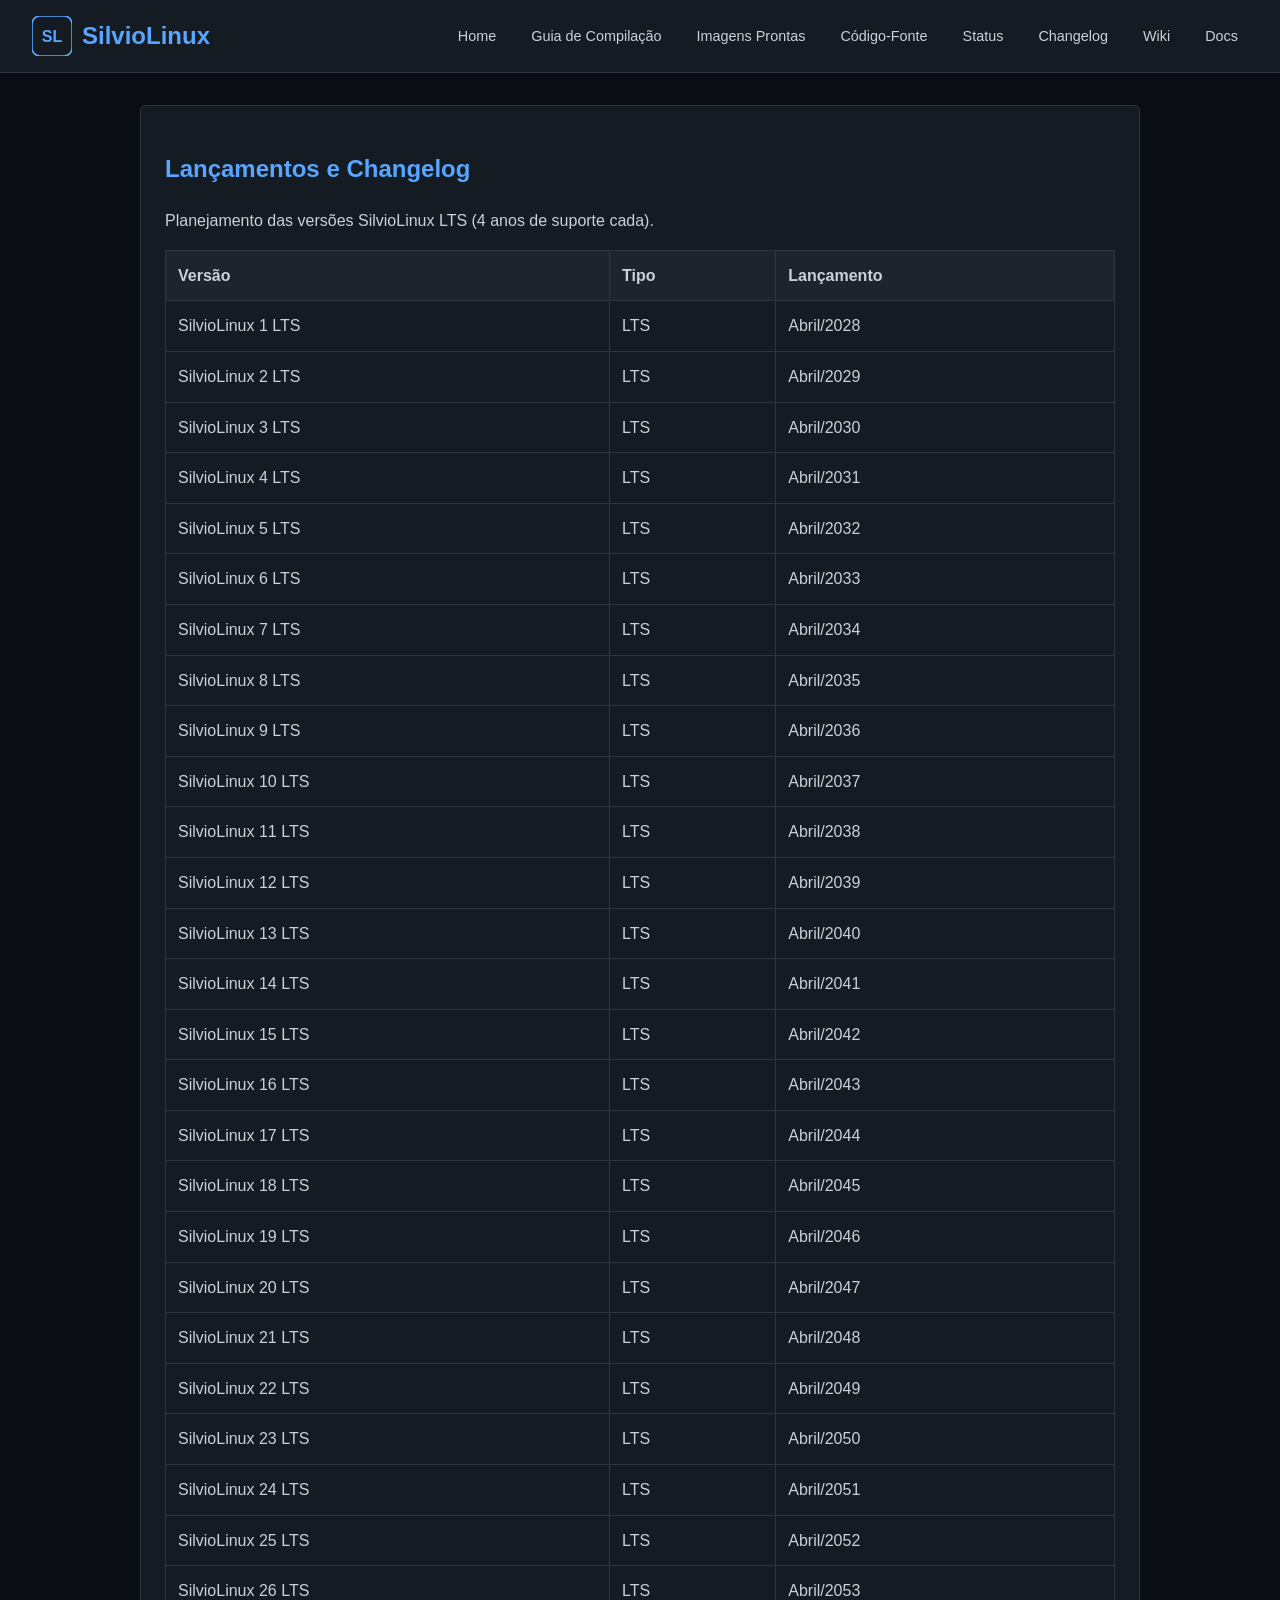
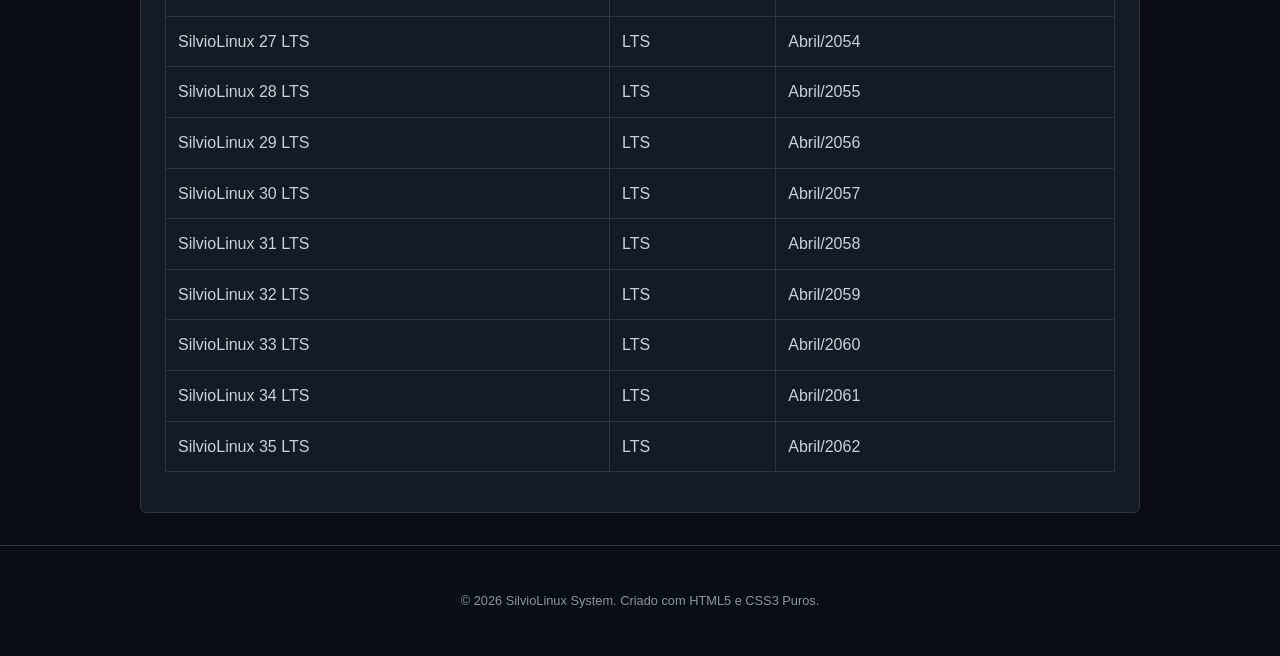
==== changelog.html @ 113509d0 "subi os arquivos do site" ====
<!DOCTYPE html>
<html lang="pt-br">
<head>
    <meta charset="UTF-8">
    <meta name="viewport" content="width=device-width, initial-scale=1.0">
    <title>SilvioLinux - Changelog</title>
    <link rel="stylesheet" href="css/style.css">
</head>
<body>
    <header>
        <a href="index.html" class="logo">
            <img src="img/logo.svg" alt="SL Logo" width="40">
            SilvioLinux
        </a>
        <nav>
            <ul>
                <li><a href="index.html">Home</a></li>
                <li><a href="compilation_guide.html">Guia de Compilação</a></li>
                <li><a href="download_images_precompileds.html">Imagens Prontas</a></li>
                <li><a href="download_sourcecode.html">Código-Fonte</a></li>
                <li><a href="status_silviolinux_versions.html">Status</a></li>
                <li><a href="changelog.html">Changelog</a></li>
                <li><a href="wiki.html">Wiki</a></li>
                <li><a href="docs.html">Docs</a></li>
            </ul>
        </nav>
    </header>

    <main>
        <section class="card">
            <h1>Lançamentos e Changelog</h1>
            <p>Planejamento das versões SilvioLinux LTS (4 anos de suporte cada).</p>
            
            <table>
                <thead>
                    <tr>
                        <th>Versão</th>
                        <th>Tipo</th>
                        <th>Lançamento</th>
                    </tr>
                </thead>
                <tbody id="changelog-body">
                    <!-- Gerado via script ou manual -->
                    <tr><td>SilvioLinux 1 LTS</td><td>LTS</td><td>Abril/2028</td></tr>
                    <tr><td>SilvioLinux 2 LTS</td><td>LTS</td><td>Abril/2029</td></tr>
                    <tr><td>SilvioLinux 3 LTS</td><td>LTS</td><td>Abril/2030</td></tr>
                    <tr><td>SilvioLinux 4 LTS</td><td>LTS</td><td>Abril/2031</td></tr>
                    <tr><td>SilvioLinux 5 LTS</td><td>LTS</td><td>Abril/2032</td></tr>
                    <tr><td>SilvioLinux 6 LTS</td><td>LTS</td><td>Abril/2033</td></tr>
                    <tr><td>SilvioLinux 7 LTS</td><td>LTS</td><td>Abril/2034</td></tr>
                    <tr><td>SilvioLinux 8 LTS</td><td>LTS</td><td>Abril/2035</td></tr>
                    <tr><td>SilvioLinux 9 LTS</td><td>LTS</td><td>Abril/2036</td></tr>
                    <tr><td>SilvioLinux 10 LTS</td><td>LTS</td><td>Abril/2037</td></tr>
                    <tr><td>SilvioLinux 11 LTS</td><td>LTS</td><td>Abril/2038</td></tr>
                    <tr><td>SilvioLinux 12 LTS</td><td>LTS</td><td>Abril/2039</td></tr>
                    <tr><td>SilvioLinux 13 LTS</td><td>LTS</td><td>Abril/2040</td></tr>
                    <tr><td>SilvioLinux 14 LTS</td><td>LTS</td><td>Abril/2041</td></tr>
                    <tr><td>SilvioLinux 15 LTS</td><td>LTS</td><td>Abril/2042</td></tr>
                    <tr><td>SilvioLinux 16 LTS</td><td>LTS</td><td>Abril/2043</td></tr>
                    <tr><td>SilvioLinux 17 LTS</td><td>LTS</td><td>Abril/2044</td></tr>
                    <tr><td>SilvioLinux 18 LTS</td><td>LTS</td><td>Abril/2045</td></tr>
                    <tr><td>SilvioLinux 19 LTS</td><td>LTS</td><td>Abril/2046</td></tr>
                    <tr><td>SilvioLinux 20 LTS</td><td>LTS</td><td>Abril/2047</td></tr>
                    <tr><td>SilvioLinux 21 LTS</td><td>LTS</td><td>Abril/2048</td></tr>
                    <tr><td>SilvioLinux 22 LTS</td><td>LTS</td><td>Abril/2049</td></tr>
                    <tr><td>SilvioLinux 23 LTS</td><td>LTS</td><td>Abril/2050</td></tr>
                    <tr><td>SilvioLinux 24 LTS</td><td>LTS</td><td>Abril/2051</td></tr>
                    <tr><td>SilvioLinux 25 LTS</td><td>LTS</td><td>Abril/2052</td></tr>
                    <tr><td>SilvioLinux 26 LTS</td><td>LTS</td><td>Abril/2053</td></tr>
                    <tr><td>SilvioLinux 27 LTS</td><td>LTS</td><td>Abril/2054</td></tr>
                    <tr><td>SilvioLinux 28 LTS</td><td>LTS</td><td>Abril/2055</td></tr>
                    <tr><td>SilvioLinux 29 LTS</td><td>LTS</td><td>Abril/2056</td></tr>
                    <tr><td>SilvioLinux 30 LTS</td><td>LTS</td><td>Abril/2057</td></tr>
                    <tr><td>SilvioLinux 31 LTS</td><td>LTS</td><td>Abril/2058</td></tr>
                    <tr><td>SilvioLinux 32 LTS</td><td>LTS</td><td>Abril/2059</td></tr>
                    <tr><td>SilvioLinux 33 LTS</td><td>LTS</td><td>Abril/2060</td></tr>
                    <tr><td>SilvioLinux 34 LTS</td><td>LTS</td><td>Abril/2061</td></tr>
                    <tr><td>SilvioLinux 35 LTS</td><td>LTS</td><td>Abril/2062</td></tr>
                </tbody>
            </table>
        </section>
    </main>

    <footer>
        <p>&copy; 2026 SilvioLinux System. Criado com HTML5 e CSS3 Puros.</p>
    </footer>
</body>
</html>
---- css/style.css ----
/* SilvioLinux Blue Dark Theme */
:root {
    --bg-color: #0a0e14;
    --header-bg: #151b23;
    --text-color: #c9d1d9;
    --accent-blue: #58a6ff;
    --accent-orange: #f0883e;
    --accent-red: #f85149;
    --border-color: #30363d;
    --nav-hover: #1f242c;
}

body {
    background-color: var(--bg-color);
    color: var(--text-color);
    font-family: -apple-system, BlinkMacSystemFont, "Segoe UI", Helvetica, Arial, sans-serif;
    margin: 0;
    line-height: 1.6;
}

header {
    background-color: var(--header-bg);
    border-bottom: 1px solid var(--border-color);
    padding: 1rem 2rem;
    display: flex;
    justify-content: space-between;
    align-items: center;
}

.logo {
    display: flex;
    align-items: center;
    gap: 10px;
    font-size: 1.5rem;
    font-weight: bold;
    color: var(--accent-blue);
    text-decoration: none;
}

nav ul {
    list-style: none;
    display: flex;
    gap: 15px;
    padding: 0;
    margin: 0;
    flex-wrap: wrap;
}

nav a {
    color: var(--text-color);
    text-decoration: none;
    font-size: 0.9rem;
    padding: 5px 10px;
    border-radius: 5px;
    transition: background 0.3s;
}

nav a:hover {
    background-color: var(--nav-hover);
    color: var(--accent-blue);
}

main {
    max-width: 1000px;
    margin: 2rem auto;
    padding: 0 2rem;
}

h1, h2, h3 {
    color: var(--accent-blue);
}

.card {
    background-color: var(--header-bg);
    border: 1px solid var(--border-color);
    border-radius: 6px;
    padding: 1.5rem;
    margin-bottom: 1.5rem;
}

table {
    width: 100%;
    border-collapse: collapse;
    margin: 1rem 0;
}

th, td {
    border: 1px solid var(--border-color);
    padding: 12px;
    text-align: left;
}

th {
    background-color: var(--nav-hover);
}

.status-active { color: var(--accent-blue); font-weight: bold; }
.status-eol { color: var(--accent-orange); font-weight: bold; }
.status-deprecated { color: var(--accent-red); font-weight: bold; }

footer {
    text-align: center;
    padding: 2rem;
    border-top: 1px solid var(--border-color);
    font-size: 0.8rem;
    color: #8b949e;
}

code {
    background-color: #161b22;
    padding: 2px 5px;
    border-radius: 3px;
    font-family: "SFMono-Regular", Consolas, "Liberation Mono", Menlo, monospace;
}

pre {
    background-color: #161b22;
    padding: 1rem;
    border-radius: 6px;
    overflow-x: auto;
    border: 1px solid var(--border-color);
}

.btn {
    display: inline-block;
    padding: 10px 20px;
    background-color: var(--accent-blue);
    color: #fff;
    text-decoration: none;
    border-radius: 6px;
    font-weight: bold;
    margin-top: 10px;
}

.btn:hover {
    background-color: #388bfd;
}
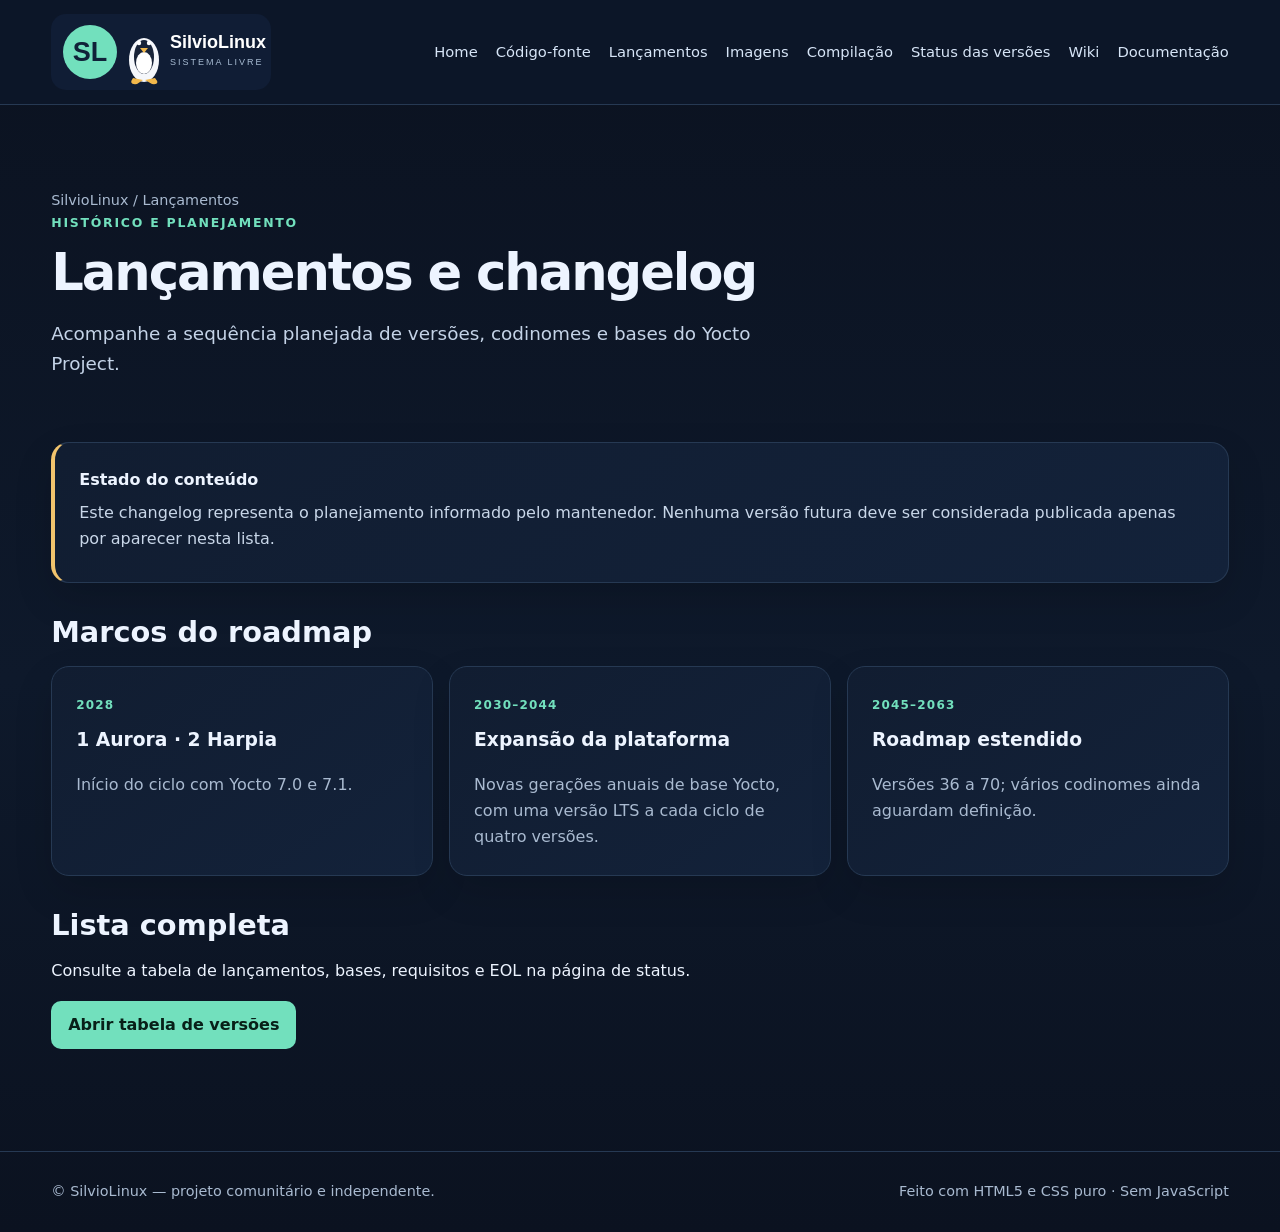
==== commit 7ee09bd6: "Add files via upload" ====
--- a/changelog.html
+++ b/changelog.html
@@ -1,88 +1,11 @@
-<!DOCTYPE html>
-<html lang="pt-br">
-<head>
-    <meta charset="UTF-8">
-    <meta name="viewport" content="width=device-width, initial-scale=1.0">
-    <title>SilvioLinux - Changelog</title>
-    <link rel="stylesheet" href="css/style.css">
-</head>
-<body>
-    <header>
-        <a href="index.html" class="logo">
-            <img src="img/logo.svg" alt="SL Logo" width="40">
-            SilvioLinux
-        </a>
-        <nav>
-            <ul>
-                <li><a href="index.html">Home</a></li>
-                <li><a href="compilation_guide.html">Guia de Compilação</a></li>
-                <li><a href="download_images_precompileds.html">Imagens Prontas</a></li>
-                <li><a href="download_sourcecode.html">Código-Fonte</a></li>
-                <li><a href="status_silviolinux_versions.html">Status</a></li>
-                <li><a href="changelog.html">Changelog</a></li>
-                <li><a href="wiki.html">Wiki</a></li>
-                <li><a href="docs.html">Docs</a></li>
-            </ul>
-        </nav>
-    </header>
-
-    <main>
-        <section class="card">
-            <h1>Lançamentos e Changelog</h1>
-            <p>Planejamento das versões SilvioLinux LTS (4 anos de suporte cada).</p>
-            
-            <table>
-                <thead>
-                    <tr>
-                        <th>Versão</th>
-                        <th>Tipo</th>
-                        <th>Lançamento</th>
-                    </tr>
-                </thead>
-                <tbody id="changelog-body">
-                    <!-- Gerado via script ou manual -->
-                    <tr><td>SilvioLinux 1 LTS</td><td>LTS</td><td>Abril/2028</td></tr>
-                    <tr><td>SilvioLinux 2 LTS</td><td>LTS</td><td>Abril/2029</td></tr>
-                    <tr><td>SilvioLinux 3 LTS</td><td>LTS</td><td>Abril/2030</td></tr>
-                    <tr><td>SilvioLinux 4 LTS</td><td>LTS</td><td>Abril/2031</td></tr>
-                    <tr><td>SilvioLinux 5 LTS</td><td>LTS</td><td>Abril/2032</td></tr>
-                    <tr><td>SilvioLinux 6 LTS</td><td>LTS</td><td>Abril/2033</td></tr>
-                    <tr><td>SilvioLinux 7 LTS</td><td>LTS</td><td>Abril/2034</td></tr>
-                    <tr><td>SilvioLinux 8 LTS</td><td>LTS</td><td>Abril/2035</td></tr>
-                    <tr><td>SilvioLinux 9 LTS</td><td>LTS</td><td>Abril/2036</td></tr>
-                    <tr><td>SilvioLinux 10 LTS</td><td>LTS</td><td>Abril/2037</td></tr>
-                    <tr><td>SilvioLinux 11 LTS</td><td>LTS</td><td>Abril/2038</td></tr>
-                    <tr><td>SilvioLinux 12 LTS</td><td>LTS</td><td>Abril/2039</td></tr>
-                    <tr><td>SilvioLinux 13 LTS</td><td>LTS</td><td>Abril/2040</td></tr>
-                    <tr><td>SilvioLinux 14 LTS</td><td>LTS</td><td>Abril/2041</td></tr>
-                    <tr><td>SilvioLinux 15 LTS</td><td>LTS</td><td>Abril/2042</td></tr>
-                    <tr><td>SilvioLinux 16 LTS</td><td>LTS</td><td>Abril/2043</td></tr>
-                    <tr><td>SilvioLinux 17 LTS</td><td>LTS</td><td>Abril/2044</td></tr>
-                    <tr><td>SilvioLinux 18 LTS</td><td>LTS</td><td>Abril/2045</td></tr>
-                    <tr><td>SilvioLinux 19 LTS</td><td>LTS</td><td>Abril/2046</td></tr>
-                    <tr><td>SilvioLinux 20 LTS</td><td>LTS</td><td>Abril/2047</td></tr>
-                    <tr><td>SilvioLinux 21 LTS</td><td>LTS</td><td>Abril/2048</td></tr>
-                    <tr><td>SilvioLinux 22 LTS</td><td>LTS</td><td>Abril/2049</td></tr>
-                    <tr><td>SilvioLinux 23 LTS</td><td>LTS</td><td>Abril/2050</td></tr>
-                    <tr><td>SilvioLinux 24 LTS</td><td>LTS</td><td>Abril/2051</td></tr>
-                    <tr><td>SilvioLinux 25 LTS</td><td>LTS</td><td>Abril/2052</td></tr>
-                    <tr><td>SilvioLinux 26 LTS</td><td>LTS</td><td>Abril/2053</td></tr>
-                    <tr><td>SilvioLinux 27 LTS</td><td>LTS</td><td>Abril/2054</td></tr>
-                    <tr><td>SilvioLinux 28 LTS</td><td>LTS</td><td>Abril/2055</td></tr>
-                    <tr><td>SilvioLinux 29 LTS</td><td>LTS</td><td>Abril/2056</td></tr>
-                    <tr><td>SilvioLinux 30 LTS</td><td>LTS</td><td>Abril/2057</td></tr>
-                    <tr><td>SilvioLinux 31 LTS</td><td>LTS</td><td>Abril/2058</td></tr>
-                    <tr><td>SilvioLinux 32 LTS</td><td>LTS</td><td>Abril/2059</td></tr>
-                    <tr><td>SilvioLinux 33 LTS</td><td>LTS</td><td>Abril/2060</td></tr>
-                    <tr><td>SilvioLinux 34 LTS</td><td>LTS</td><td>Abril/2061</td></tr>
-                    <tr><td>SilvioLinux 35 LTS</td><td>LTS</td><td>Abril/2062</td></tr>
-                </tbody>
-            </table>
-        </section>
-    </main>
-
-    <footer>
-        <p>&copy; 2026 SilvioLinux System. Criado com HTML5 e CSS3 Puros.</p>
-    </footer>
-</body>
-</html>
+<!doctype html>
+<html lang="pt-BR">
+<head><meta charset="utf-8"><meta name="viewport" content="width=device-width, initial-scale=1">
+<meta name="description" content="Site oficial demonstrativo do SilvioLinux, sistema livre baseado no Yocto Project.">
+<title>Lançamentos | SilvioLinux</title><link rel="icon" href="assets/logo-silviolinux.svg" type="image/svg+xml"><link rel="stylesheet" href="assets/style.css"></head>
+<body><header class="topbar"><div class="wrap head"><a class="brand" href="index.html"><img src="assets/logo-silviolinux.svg" alt="SilvioLinux SL com Tux"></a><nav aria-label="Navegação principal"><a href="index.html">Home</a><a href="download_sourcecode.html">Código-fonte</a><a href="changelog.html" aria-current=page>Lançamentos</a><a href="download_images_precompileds.html">Imagens</a><a href="compilation_guide.html">Compilação</a><a href="status_silviolinux_versions.html">Status das versões</a><a href="wiki.html">Wiki</a><a href="docs.html">Documentação</a></nav></div></header>
+<main class="wrap"><section class="page-head"><div class="crumb">SilvioLinux / Lançamentos</div><div class="eyebrow">Histórico e planejamento</div><h1>Lançamentos e changelog</h1><p class="lead">Acompanhe a sequência planejada de versões, codinomes e bases do Yocto Project.</p></section>
+<div class="notice"><strong>Estado do conteúdo</strong><p>Este changelog representa o planejamento informado pelo mantenedor. Nenhuma versão futura deve ser considerada publicada apenas por aparecer nesta lista.</p></div>
+<section class="section"><h2>Marcos do roadmap</h2><div class="grid"><article class="card"><span class="tag">2028</span><h3>1 Aurora · 2 Harpia</h3><p>Início do ciclo com Yocto 7.0 e 7.1.</p></article><article class="card"><span class="tag">2030–2044</span><h3>Expansão da plataforma</h3><p>Novas gerações anuais de base Yocto, com uma versão LTS a cada ciclo de quatro versões.</p></article><article class="card"><span class="tag">2045–2063</span><h3>Roadmap estendido</h3><p>Versões 36 a 70; vários codinomes ainda aguardam definição.</p></article></div></section>
+<section class="section"><h2>Lista completa</h2><p>Consulte a tabela de lançamentos, bases, requisitos e EOL na página de status.</p><a class="btn" href="status_silviolinux_versions.html">Abrir tabela de versões</a></section></main>
+<footer><div class="wrap foot"><span>© SilvioLinux — projeto comunitário e independente.</span><span>Feito com HTML5 e CSS puro · Sem JavaScript</span></div></footer></body></html>
--- a/assets/style.css
+++ b/assets/style.css
@@ -0,0 +1,19 @@
+
+:root{--bg:#0b1220;--panel:#111d31;--panel2:#17263e;--text:#edf4ff;--muted:#a9bad0;--line:#263953;--mint:#72e0bd;--blue:#75aaff;--gold:#f2c46d}
+*{box-sizing:border-box}html{scroll-behavior:smooth}body{margin:0;background:linear-gradient(180deg,#0b1220,#0e192b 55%,#0b1220);color:var(--text);font:16px/1.65 system-ui,-apple-system,"Segoe UI",sans-serif}
+a{color:var(--mint);text-decoration:none}a:hover{text-decoration:underline}a:focus,button:focus{outline:3px solid var(--gold);outline-offset:3px}
+.wrap{width:min(1180px,92%);margin:auto}.topbar{border-bottom:1px solid var(--line);background:#0c1628}.head{display:flex;align-items:center;justify-content:space-between;gap:24px;padding:14px 0}.brand img{display:block;width:220px;height:76px}
+nav{display:flex;flex-wrap:wrap;gap:8px 18px;justify-content:flex-end}nav a{font-size:.92rem;color:#d7e5f7}
+.hero{padding:72px 0 58px}.hero-grid{display:grid;grid-template-columns:1.3fr .7fr;gap:36px;align-items:center}.eyebrow{color:var(--mint);font-weight:700;letter-spacing:.14em;text-transform:uppercase;font-size:.78rem}
+h1{font-size:clamp(2.3rem,5vw,4.4rem);line-height:1.08;margin:12px 0 18px;letter-spacing:-.04em}h2{font-size:1.8rem;line-height:1.2;margin:0 0 16px}h3{margin:0 0 8px}.lead{font-size:1.15rem;color:#c4d3e7;max-width:720px}.hero-card,.card,.notice{background:linear-gradient(145deg,var(--panel),#13223a);border:1px solid var(--line);border-radius:18px;padding:24px;box-shadow:0 16px 38px #0002}
+.hero-card{text-align:center}.hero-card img{width:min(100%,300px);height:auto}.stats{display:grid;grid-template-columns:repeat(3,1fr);gap:14px;margin-top:28px}.stat{padding:17px;border:1px solid var(--line);border-radius:14px;background:#101c30}.stat strong{display:block;font-size:1.55rem;color:var(--mint)}.stat span{font-size:.85rem;color:var(--muted)}
+.actions{display:flex;flex-wrap:wrap;gap:12px;margin-top:26px}.btn{display:inline-block;padding:11px 17px;border-radius:10px;background:var(--mint);color:#082018;font-weight:800}.btn.secondary{background:transparent;border:1px solid #54708f;color:var(--text)}
+main{padding:36px 0 70px}.section{margin:32px 0}.section-intro{color:var(--muted);max-width:850px}.grid{display:grid;grid-template-columns:repeat(3,1fr);gap:16px}.card p{color:var(--muted);margin-bottom:0}.card .tag{display:inline-block;color:var(--mint);font-size:.75rem;font-weight:800;letter-spacing:.1em;text-transform:uppercase;margin-bottom:9px}
+.page-head{padding:48px 0 24px}.page-head h1{font-size:clamp(2rem,4vw,3.2rem)}.crumb{color:var(--muted);font-size:.9rem}
+.notice{border-left:4px solid var(--gold);margin:20px 0}.notice p{margin:6px 0;color:#c9d7e9}
+.table-wrap{overflow-x:auto;border:1px solid var(--line);border-radius:14px;background:#101b2e}table{width:100%;border-collapse:collapse;min-width:1120px;font-size:.88rem}th,td{padding:11px 12px;border-bottom:1px solid var(--line);text-align:left;vertical-align:top}th{background:#192a43;color:#dceaff;position:sticky;top:0}tbody tr:hover{background:#172740}.pill{display:inline-block;border-radius:99px;padding:2px 9px;font-size:.75rem;font-weight:800}.lts{background:#1e5a4a;color:#a9ffe0}.non{background:#354b6d;color:#d5e5ff}
+pre,code{font-family:ui-monospace,SFMono-Regular,Consolas,monospace}pre{white-space:pre-wrap;overflow-wrap:anywhere;background:#07101e;border:1px solid var(--line);padding:16px;border-radius:12px;color:#d6e8ff}
+footer{border-top:1px solid var(--line);padding:28px 0;color:var(--muted);font-size:.9rem}.foot{display:flex;justify-content:space-between;gap:18px;flex-wrap:wrap}
+ul{padding-left:22px}li{margin:6px 0}.muted{color:var(--muted)}.two-col{display:grid;grid-template-columns:1fr 1fr;gap:18px}
+@media(max-width:800px){.head{align-items:flex-start;flex-direction:column}.hero-grid,.grid,.two-col{grid-template-columns:1fr}.hero{padding-top:42px}.stats{grid-template-columns:1fr}.hero-card{max-width:420px}}
+@media(prefers-reduced-motion:reduce){html{scroll-behavior:auto}}
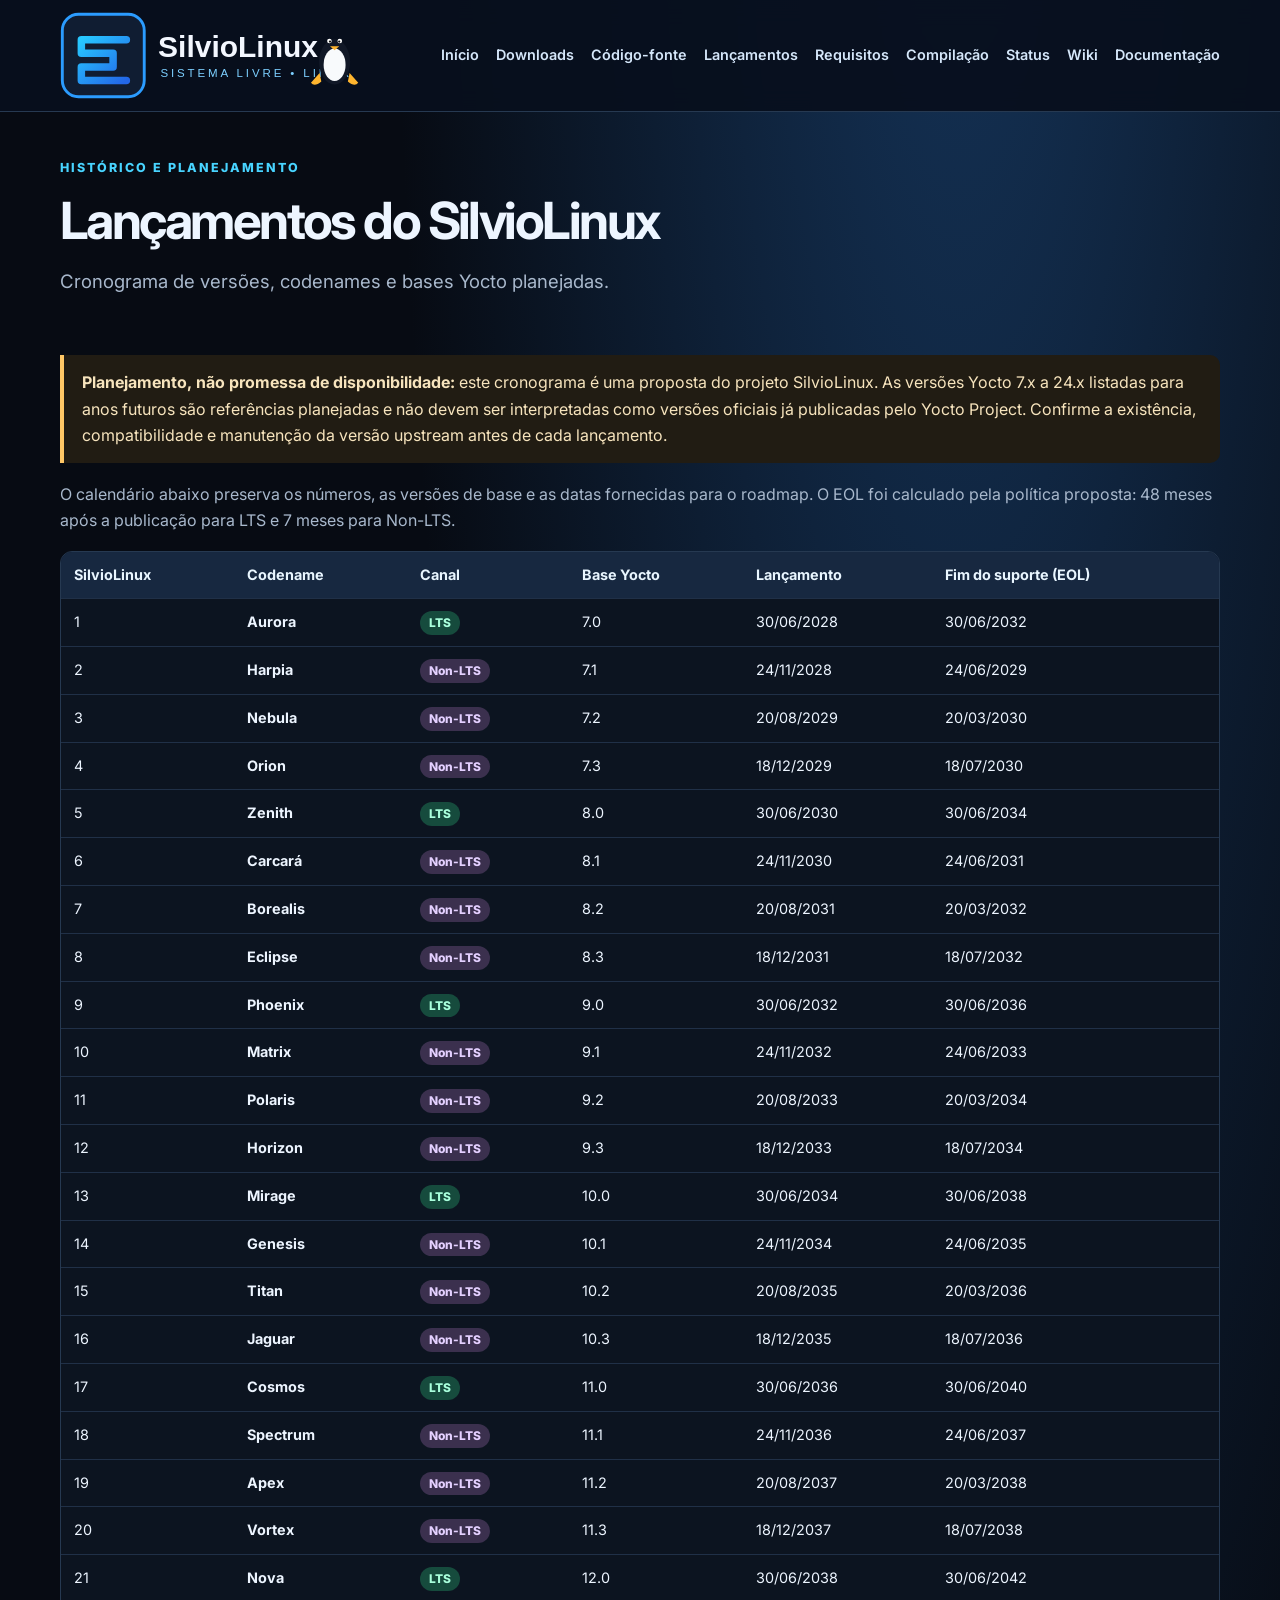
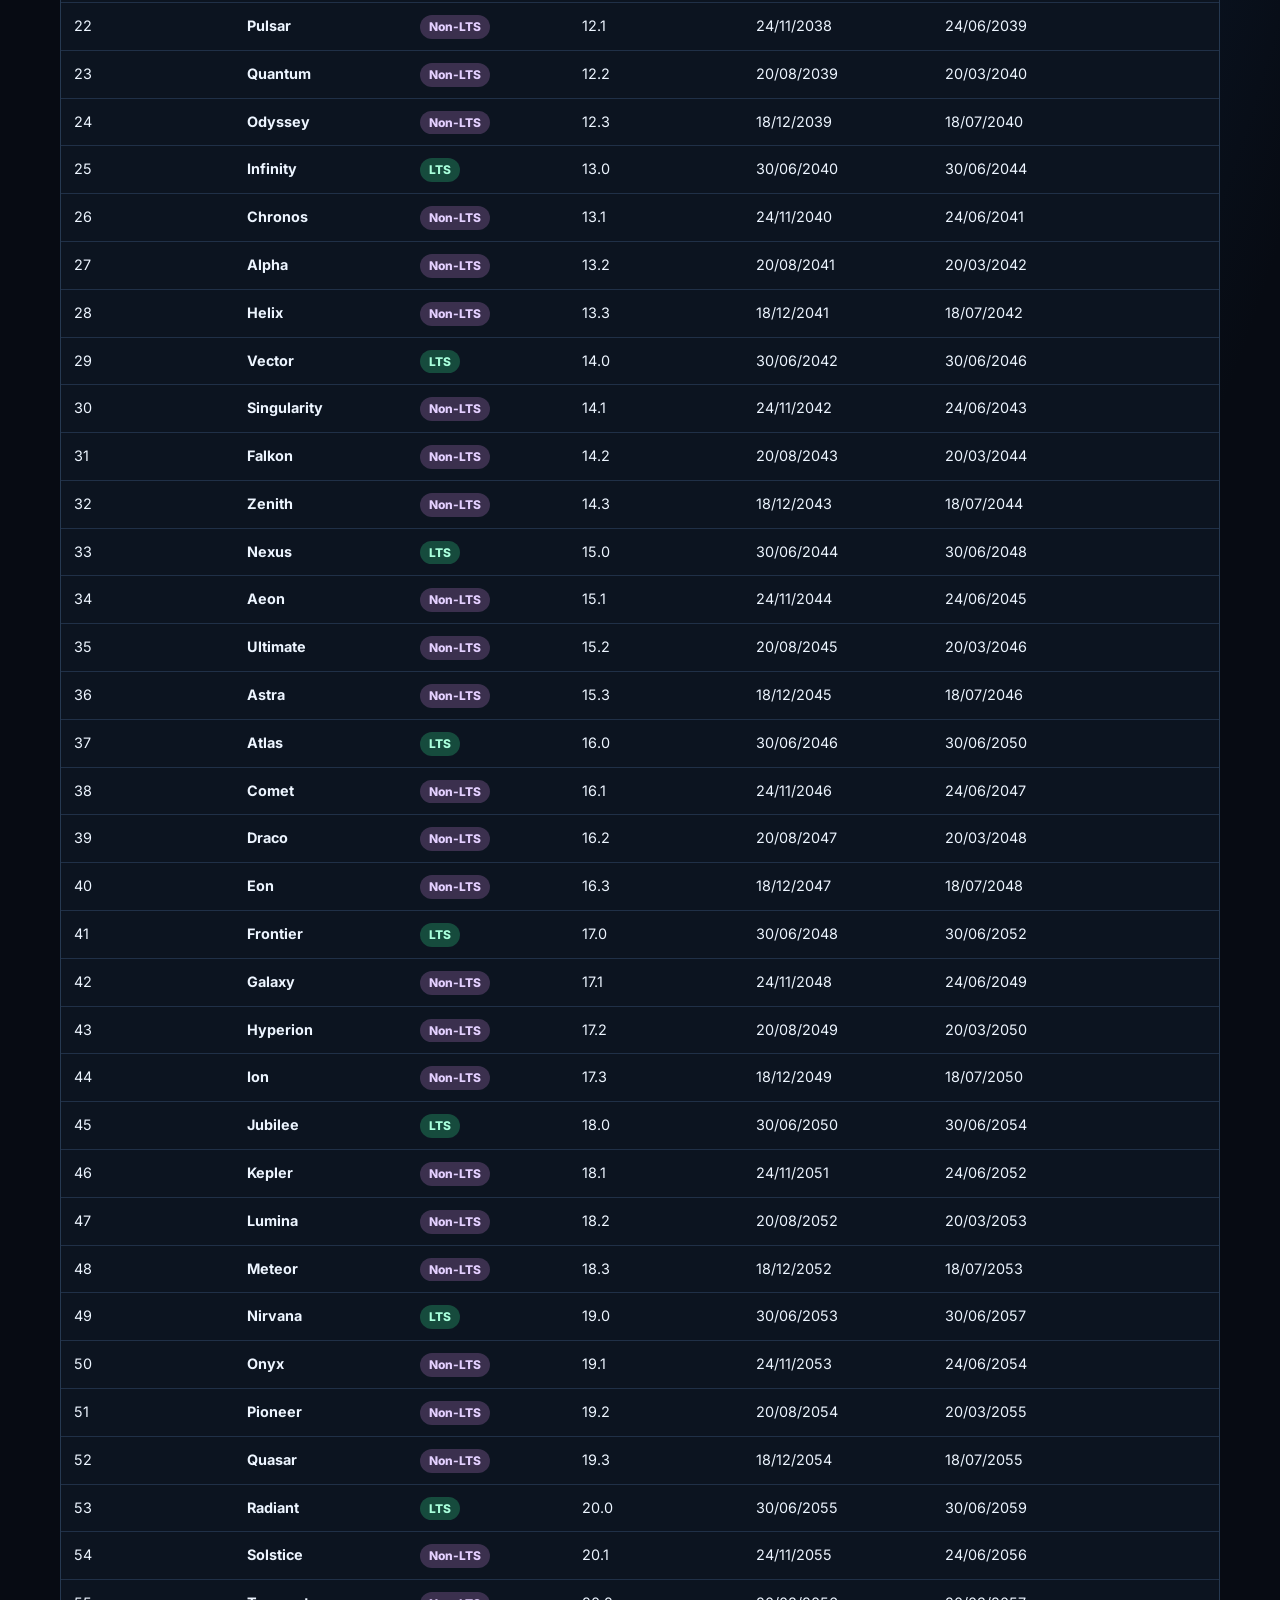
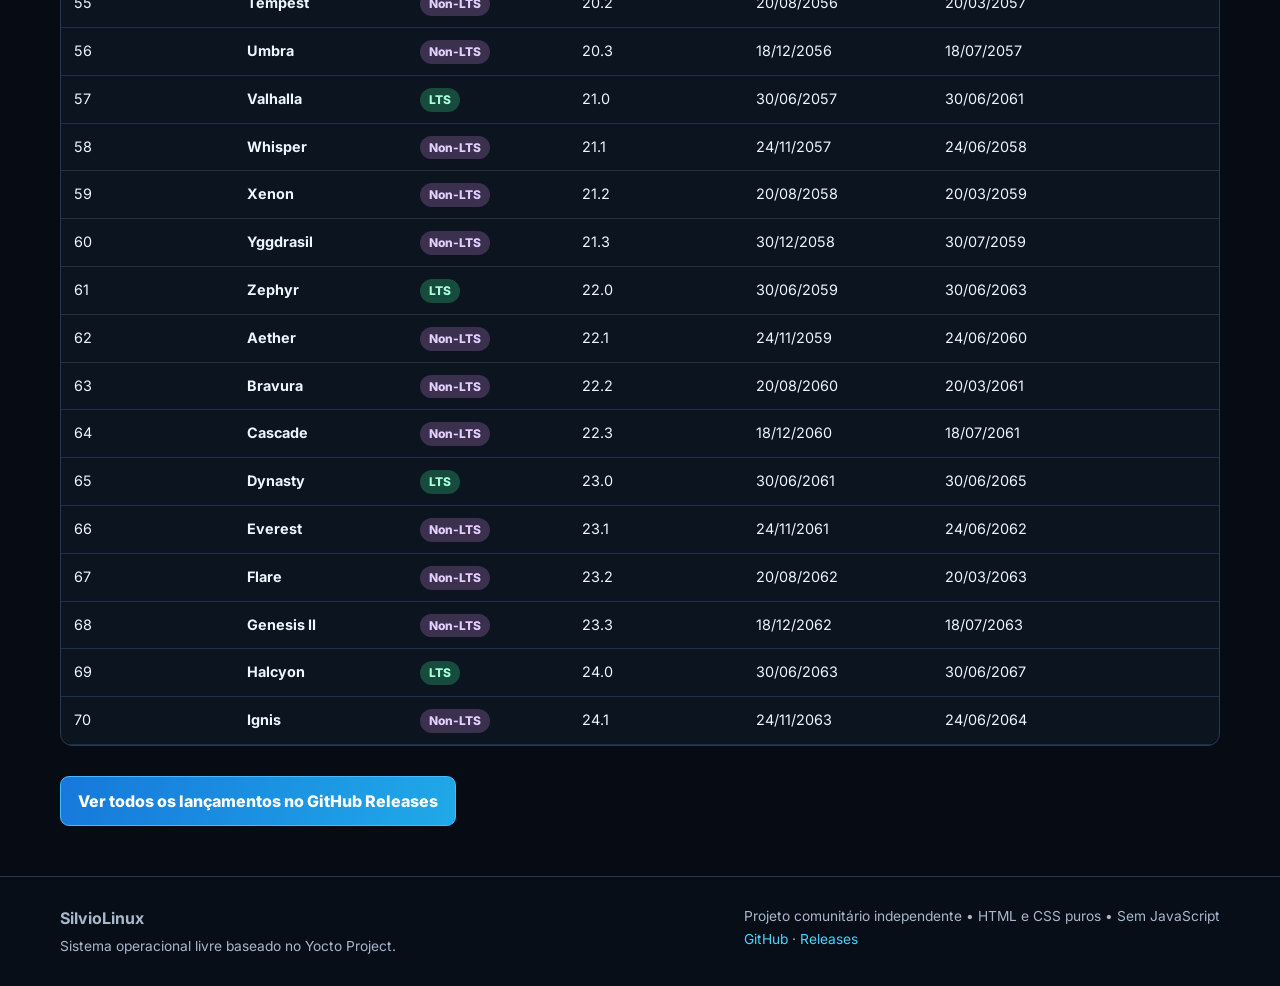
==== commit d2802d56: "Add files via upload" ====
--- a/changelog.html
+++ b/changelog.html
@@ -1,11 +1,5 @@
 <!doctype html>
-<html lang="pt-BR">
-<head><meta charset="utf-8"><meta name="viewport" content="width=device-width, initial-scale=1">
-<meta name="description" content="Site oficial demonstrativo do SilvioLinux, sistema livre baseado no Yocto Project.">
-<title>Lançamentos | SilvioLinux</title><link rel="icon" href="assets/logo-silviolinux.svg" type="image/svg+xml"><link rel="stylesheet" href="assets/style.css"></head>
-<body><header class="topbar"><div class="wrap head"><a class="brand" href="index.html"><img src="assets/logo-silviolinux.svg" alt="SilvioLinux SL com Tux"></a><nav aria-label="Navegação principal"><a href="index.html">Home</a><a href="download_sourcecode.html">Código-fonte</a><a href="changelog.html" aria-current=page>Lançamentos</a><a href="download_images_precompileds.html">Imagens</a><a href="compilation_guide.html">Compilação</a><a href="status_silviolinux_versions.html">Status das versões</a><a href="wiki.html">Wiki</a><a href="docs.html">Documentação</a></nav></div></header>
-<main class="wrap"><section class="page-head"><div class="crumb">SilvioLinux / Lançamentos</div><div class="eyebrow">Histórico e planejamento</div><h1>Lançamentos e changelog</h1><p class="lead">Acompanhe a sequência planejada de versões, codinomes e bases do Yocto Project.</p></section>
-<div class="notice"><strong>Estado do conteúdo</strong><p>Este changelog representa o planejamento informado pelo mantenedor. Nenhuma versão futura deve ser considerada publicada apenas por aparecer nesta lista.</p></div>
-<section class="section"><h2>Marcos do roadmap</h2><div class="grid"><article class="card"><span class="tag">2028</span><h3>1 Aurora · 2 Harpia</h3><p>Início do ciclo com Yocto 7.0 e 7.1.</p></article><article class="card"><span class="tag">2030–2044</span><h3>Expansão da plataforma</h3><p>Novas gerações anuais de base Yocto, com uma versão LTS a cada ciclo de quatro versões.</p></article><article class="card"><span class="tag">2045–2063</span><h3>Roadmap estendido</h3><p>Versões 36 a 70; vários codinomes ainda aguardam definição.</p></article></div></section>
-<section class="section"><h2>Lista completa</h2><p>Consulte a tabela de lançamentos, bases, requisitos e EOL na página de status.</p><a class="btn" href="status_silviolinux_versions.html">Abrir tabela de versões</a></section></main>
-<footer><div class="wrap foot"><span>© SilvioLinux — projeto comunitário e independente.</span><span>Feito com HTML5 e CSS puro · Sem JavaScript</span></div></footer></body></html>+<html lang="pt-BR"><head><meta charset="utf-8"><meta name="viewport" content="width=device-width, initial-scale=1">
+<meta name="description" content="Tabela de lançamentos planejados do SilvioLinux."><meta name="theme-color" content="#070b13"><title>Lançamentos | SilvioLinux</title>
+<link rel="icon" type="image/svg+xml" href="assets/favicon.svg"><link rel="stylesheet" href="css/style.css"></head>
+<body><header><div class="wrap top"><a class="brand" href="index.html" aria-label="SilvioLinux - página inicial"><img src="assets/logo-silviolinux.svg" alt="Logo SilvioLinux SL com mascote Tux"></a><nav aria-label="Navegação principal"><a href="index.html">Início</a><a href="download_images_precompileds.html">Downloads</a><a href="download_sourcecode.html">Código-fonte</a><a href="changelog.html">Lançamentos</a><a href="requirements.html">Requisitos</a><a href="compilation_guide.html">Compilação</a><a href="status_silviolinux_versions.html">Status</a><a href="wiki.html">Wiki</a><a href="docs.html">Documentação</a></nav></div></header><main class="wrap"><div class="pagehead"><div class="eyebrow">Histórico e planejamento</div><h1>Lançamentos do SilvioLinux</h1><p class="lead">Cronograma de versões, codenames e bases Yocto planejadas.</p></div><div class="notice"><strong>Planejamento, não promessa de disponibilidade:</strong> este cronograma é uma proposta do projeto SilvioLinux. As versões Yocto 7.x a 24.x listadas para anos futuros são referências planejadas e não devem ser interpretadas como versões oficiais já publicadas pelo Yocto Project. Confirme a existência, compatibilidade e manutenção da versão upstream antes de cada lançamento.</div><p>O calendário abaixo preserva os números, as versões de base e as datas fornecidas para o roadmap. O EOL foi calculado pela política proposta: 48 meses após a publicação para LTS e 7 meses para Non-LTS.</p><div class="table-wrap"><table><thead><tr><th>SilvioLinux</th><th>Codename</th><th>Canal</th><th>Base Yocto</th><th>Lançamento</th><th>Fim do suporte (EOL)</th></tr></thead><tbody><tr><td>1</td><td><strong>Aurora</strong></td><td><span class="tag lts">LTS</span></td><td>7.0</td><td>30/06/2028</td><td>30/06/2032</td></tr><tr><td>2</td><td><strong>Harpia</strong></td><td><span class="tag non">Non-LTS</span></td><td>7.1</td><td>24/11/2028</td><td>24/06/2029</td></tr><tr><td>3</td><td><strong>Nebula</strong></td><td><span class="tag non">Non-LTS</span></td><td>7.2</td><td>20/08/2029</td><td>20/03/2030</td></tr><tr><td>4</td><td><strong>Orion</strong></td><td><span class="tag non">Non-LTS</span></td><td>7.3</td><td>18/12/2029</td><td>18/07/2030</td></tr><tr><td>5</td><td><strong>Zenith</strong></td><td><span class="tag lts">LTS</span></td><td>8.0</td><td>30/06/2030</td><td>30/06/2034</td></tr><tr><td>6</td><td><strong>Carcará</strong></td><td><span class="tag non">Non-LTS</span></td><td>8.1</td><td>24/11/2030</td><td>24/06/2031</td></tr><tr><td>7</td><td><strong>Borealis</strong></td><td><span class="tag non">Non-LTS</span></td><td>8.2</td><td>20/08/2031</td><td>20/03/2032</td></tr><tr><td>8</td><td><strong>Eclipse</strong></td><td><span class="tag non">Non-LTS</span></td><td>8.3</td><td>18/12/2031</td><td>18/07/2032</td></tr><tr><td>9</td><td><strong>Phoenix</strong></td><td><span class="tag lts">LTS</span></td><td>9.0</td><td>30/06/2032</td><td>30/06/2036</td></tr><tr><td>10</td><td><strong>Matrix</strong></td><td><span class="tag non">Non-LTS</span></td><td>9.1</td><td>24/11/2032</td><td>24/06/2033</td></tr><tr><td>11</td><td><strong>Polaris</strong></td><td><span class="tag non">Non-LTS</span></td><td>9.2</td><td>20/08/2033</td><td>20/03/2034</td></tr><tr><td>12</td><td><strong>Horizon</strong></td><td><span class="tag non">Non-LTS</span></td><td>9.3</td><td>18/12/2033</td><td>18/07/2034</td></tr><tr><td>13</td><td><strong>Mirage</strong></td><td><span class="tag lts">LTS</span></td><td>10.0</td><td>30/06/2034</td><td>30/06/2038</td></tr><tr><td>14</td><td><strong>Genesis</strong></td><td><span class="tag non">Non-LTS</span></td><td>10.1</td><td>24/11/2034</td><td>24/06/2035</td></tr><tr><td>15</td><td><strong>Titan</strong></td><td><span class="tag non">Non-LTS</span></td><td>10.2</td><td>20/08/2035</td><td>20/03/2036</td></tr><tr><td>16</td><td><strong>Jaguar</strong></td><td><span class="tag non">Non-LTS</span></td><td>10.3</td><td>18/12/2035</td><td>18/07/2036</td></tr><tr><td>17</td><td><strong>Cosmos</strong></td><td><span class="tag lts">LTS</span></td><td>11.0</td><td>30/06/2036</td><td>30/06/2040</td></tr><tr><td>18</td><td><strong>Spectrum</strong></td><td><span class="tag non">Non-LTS</span></td><td>11.1</td><td>24/11/2036</td><td>24/06/2037</td></tr><tr><td>19</td><td><strong>Apex</strong></td><td><span class="tag non">Non-LTS</span></td><td>11.2</td><td>20/08/2037</td><td>20/03/2038</td></tr><tr><td>20</td><td><strong>Vortex</strong></td><td><span class="tag non">Non-LTS</span></td><td>11.3</td><td>18/12/2037</td><td>18/07/2038</td></tr><tr><td>21</td><td><strong>Nova</strong></td><td><span class="tag lts">LTS</span></td><td>12.0</td><td>30/06/2038</td><td>30/06/2042</td></tr><tr><td>22</td><td><strong>Pulsar</strong></td><td><span class="tag non">Non-LTS</span></td><td>12.1</td><td>24/11/2038</td><td>24/06/2039</td></tr><tr><td>23</td><td><strong>Quantum</strong></td><td><span class="tag non">Non-LTS</span></td><td>12.2</td><td>20/08/2039</td><td>20/03/2040</td></tr><tr><td>24</td><td><strong>Odyssey</strong></td><td><span class="tag non">Non-LTS</span></td><td>12.3</td><td>18/12/2039</td><td>18/07/2040</td></tr><tr><td>25</td><td><strong>Infinity</strong></td><td><span class="tag lts">LTS</span></td><td>13.0</td><td>30/06/2040</td><td>30/06/2044</td></tr><tr><td>26</td><td><strong>Chronos</strong></td><td><span class="tag non">Non-LTS</span></td><td>13.1</td><td>24/11/2040</td><td>24/06/2041</td></tr><tr><td>27</td><td><strong>Alpha</strong></td><td><span class="tag non">Non-LTS</span></td><td>13.2</td><td>20/08/2041</td><td>20/03/2042</td></tr><tr><td>28</td><td><strong>Helix</strong></td><td><span class="tag non">Non-LTS</span></td><td>13.3</td><td>18/12/2041</td><td>18/07/2042</td></tr><tr><td>29</td><td><strong>Vector</strong></td><td><span class="tag lts">LTS</span></td><td>14.0</td><td>30/06/2042</td><td>30/06/2046</td></tr><tr><td>30</td><td><strong>Singularity</strong></td><td><span class="tag non">Non-LTS</span></td><td>14.1</td><td>24/11/2042</td><td>24/06/2043</td></tr><tr><td>31</td><td><strong>Falkon</strong></td><td><span class="tag non">Non-LTS</span></td><td>14.2</td><td>20/08/2043</td><td>20/03/2044</td></tr><tr><td>32</td><td><strong>Zenith</strong></td><td><span class="tag non">Non-LTS</span></td><td>14.3</td><td>18/12/2043</td><td>18/07/2044</td></tr><tr><td>33</td><td><strong>Nexus</strong></td><td><span class="tag lts">LTS</span></td><td>15.0</td><td>30/06/2044</td><td>30/06/2048</td></tr><tr><td>34</td><td><strong>Aeon</strong></td><td><span class="tag non">Non-LTS</span></td><td>15.1</td><td>24/11/2044</td><td>24/06/2045</td></tr><tr><td>35</td><td><strong>Ultimate</strong></td><td><span class="tag non">Non-LTS</span></td><td>15.2</td><td>20/08/2045</td><td>20/03/2046</td></tr><tr><td>36</td><td><strong>Astra</strong></td><td><span class="tag non">Non-LTS</span></td><td>15.3</td><td>18/12/2045</td><td>18/07/2046</td></tr><tr><td>37</td><td><strong>Atlas</strong></td><td><span class="tag lts">LTS</span></td><td>16.0</td><td>30/06/2046</td><td>30/06/2050</td></tr><tr><td>38</td><td><strong>Comet</strong></td><td><span class="tag non">Non-LTS</span></td><td>16.1</td><td>24/11/2046</td><td>24/06/2047</td></tr><tr><td>39</td><td><strong>Draco</strong></td><td><span class="tag non">Non-LTS</span></td><td>16.2</td><td>20/08/2047</td><td>20/03/2048</td></tr><tr><td>40</td><td><strong>Eon</strong></td><td><span class="tag non">Non-LTS</span></td><td>16.3</td><td>18/12/2047</td><td>18/07/2048</td></tr><tr><td>41</td><td><strong>Frontier</strong></td><td><span class="tag lts">LTS</span></td><td>17.0</td><td>30/06/2048</td><td>30/06/2052</td></tr><tr><td>42</td><td><strong>Galaxy</strong></td><td><span class="tag non">Non-LTS</span></td><td>17.1</td><td>24/11/2048</td><td>24/06/2049</td></tr><tr><td>43</td><td><strong>Hyperion</strong></td><td><span class="tag non">Non-LTS</span></td><td>17.2</td><td>20/08/2049</td><td>20/03/2050</td></tr><tr><td>44</td><td><strong>Ion</strong></td><td><span class="tag non">Non-LTS</span></td><td>17.3</td><td>18/12/2049</td><td>18/07/2050</td></tr><tr><td>45</td><td><strong>Jubilee</strong></td><td><span class="tag lts">LTS</span></td><td>18.0</td><td>30/06/2050</td><td>30/06/2054</td></tr><tr><td>46</td><td><strong>Kepler</strong></td><td><span class="tag non">Non-LTS</span></td><td>18.1</td><td>24/11/2051</td><td>24/06/2052</td></tr><tr><td>47</td><td><strong>Lumina</strong></td><td><span class="tag non">Non-LTS</span></td><td>18.2</td><td>20/08/2052</td><td>20/03/2053</td></tr><tr><td>48</td><td><strong>Meteor</strong></td><td><span class="tag non">Non-LTS</span></td><td>18.3</td><td>18/12/2052</td><td>18/07/2053</td></tr><tr><td>49</td><td><strong>Nirvana</strong></td><td><span class="tag lts">LTS</span></td><td>19.0</td><td>30/06/2053</td><td>30/06/2057</td></tr><tr><td>50</td><td><strong>Onyx</strong></td><td><span class="tag non">Non-LTS</span></td><td>19.1</td><td>24/11/2053</td><td>24/06/2054</td></tr><tr><td>51</td><td><strong>Pioneer</strong></td><td><span class="tag non">Non-LTS</span></td><td>19.2</td><td>20/08/2054</td><td>20/03/2055</td></tr><tr><td>52</td><td><strong>Quasar</strong></td><td><span class="tag non">Non-LTS</span></td><td>19.3</td><td>18/12/2054</td><td>18/07/2055</td></tr><tr><td>53</td><td><strong>Radiant</strong></td><td><span class="tag lts">LTS</span></td><td>20.0</td><td>30/06/2055</td><td>30/06/2059</td></tr><tr><td>54</td><td><strong>Solstice</strong></td><td><span class="tag non">Non-LTS</span></td><td>20.1</td><td>24/11/2055</td><td>24/06/2056</td></tr><tr><td>55</td><td><strong>Tempest</strong></td><td><span class="tag non">Non-LTS</span></td><td>20.2</td><td>20/08/2056</td><td>20/03/2057</td></tr><tr><td>56</td><td><strong>Umbra</strong></td><td><span class="tag non">Non-LTS</span></td><td>20.3</td><td>18/12/2056</td><td>18/07/2057</td></tr><tr><td>57</td><td><strong>Valhalla</strong></td><td><span class="tag lts">LTS</span></td><td>21.0</td><td>30/06/2057</td><td>30/06/2061</td></tr><tr><td>58</td><td><strong>Whisper</strong></td><td><span class="tag non">Non-LTS</span></td><td>21.1</td><td>24/11/2057</td><td>24/06/2058</td></tr><tr><td>59</td><td><strong>Xenon</strong></td><td><span class="tag non">Non-LTS</span></td><td>21.2</td><td>20/08/2058</td><td>20/03/2059</td></tr><tr><td>60</td><td><strong>Yggdrasil</strong></td><td><span class="tag non">Non-LTS</span></td><td>21.3</td><td>30/12/2058</td><td>30/07/2059</td></tr><tr><td>61</td><td><strong>Zephyr</strong></td><td><span class="tag lts">LTS</span></td><td>22.0</td><td>30/06/2059</td><td>30/06/2063</td></tr><tr><td>62</td><td><strong>Aether</strong></td><td><span class="tag non">Non-LTS</span></td><td>22.1</td><td>24/11/2059</td><td>24/06/2060</td></tr><tr><td>63</td><td><strong>Bravura</strong></td><td><span class="tag non">Non-LTS</span></td><td>22.2</td><td>20/08/2060</td><td>20/03/2061</td></tr><tr><td>64</td><td><strong>Cascade</strong></td><td><span class="tag non">Non-LTS</span></td><td>22.3</td><td>18/12/2060</td><td>18/07/2061</td></tr><tr><td>65</td><td><strong>Dynasty</strong></td><td><span class="tag lts">LTS</span></td><td>23.0</td><td>30/06/2061</td><td>30/06/2065</td></tr><tr><td>66</td><td><strong>Everest</strong></td><td><span class="tag non">Non-LTS</span></td><td>23.1</td><td>24/11/2061</td><td>24/06/2062</td></tr><tr><td>67</td><td><strong>Flare</strong></td><td><span class="tag non">Non-LTS</span></td><td>23.2</td><td>20/08/2062</td><td>20/03/2063</td></tr><tr><td>68</td><td><strong>Genesis II</strong></td><td><span class="tag non">Non-LTS</span></td><td>23.3</td><td>18/12/2062</td><td>18/07/2063</td></tr><tr><td>69</td><td><strong>Halcyon</strong></td><td><span class="tag lts">LTS</span></td><td>24.0</td><td>30/06/2063</td><td>30/06/2067</td></tr><tr><td>70</td><td><strong>Ignis</strong></td><td><span class="tag non">Non-LTS</span></td><td>24.1</td><td>24/11/2063</td><td>24/06/2064</td></tr></tbody></table></div><div class="actions"><a class="btn" href="https://github.com/silvionetoes627/meta-silviolinux/releases">Ver todos os lançamentos no GitHub Releases</a></div></main><footer><div class="wrap foot"><div><strong>SilvioLinux</strong><br><span class="small">Sistema operacional livre baseado no Yocto Project.</span></div><div class="small">Projeto comunitário independente • HTML e CSS puros • Sem JavaScript<br><a href="https://github.com/silvionetoes627/meta-silviolinux">GitHub</a> · <a href="https://github.com/silvionetoes627/meta-silviolinux/releases">Releases</a></div></div></footer></body></html>
--- a/css/style.css
+++ b/css/style.css
@@ -0,0 +1,18 @@
+@import url('https://fonts.googleapis.com/css2?family=Inter:wght@400;500;600;700;800&display=swap');
+:root{color-scheme:dark;--bg:#070b13;--panel:#101827;--panel2:#142238;--line:#263951;--text:#edf5ff;--muted:#a8b8cc;--blue:#2196f3;--cyan:#48d4ff;--green:#48d597;--gold:#ffc766}
+*{box-sizing:border-box}html{scroll-behavior:smooth}body{margin:0;background:radial-gradient(ellipse at 75% -10%,#15355b 0,transparent 42%),var(--bg);color:var(--text);font:16px/1.65 Inter,system-ui,sans-serif}
+a{color:var(--cyan);text-decoration:none}a:hover{text-decoration:underline;color:#fff}.wrap{width:min(1160px,92%);margin:auto}
+header{border-bottom:1px solid var(--line);background:#080f1deF;position:sticky;top:0;z-index:5;backdrop-filter:blur(12px)}
+.top{display:flex;align-items:center;justify-content:space-between;gap:24px;padding:12px 0}.brand img{display:block;width:min(300px,55vw);height:auto}
+nav{display:flex;flex-wrap:wrap;gap:7px 17px;justify-content:flex-end}nav a{font-size:.9rem;color:#d5e7fa;font-weight:600}
+.hero{padding:72px 0 56px;display:grid;grid-template-columns:1.3fr .7fr;gap:38px;align-items:center}.eyebrow{color:var(--cyan);font-weight:800;text-transform:uppercase;letter-spacing:.16em;font-size:.78rem}
+h1{font-size:clamp(2.4rem,6vw,4.5rem);line-height:1.06;letter-spacing:-.05em;margin:.3em 0}h2{font-size:1.7rem;line-height:1.2;margin:0 0 16px}h3{margin:.2em 0 .5em}p{color:var(--muted)}.lead{font-size:1.16rem;max-width:720px}
+.actions{display:flex;flex-wrap:wrap;gap:12px;margin:26px 0}.btn{display:inline-block;padding:11px 17px;border-radius:9px;background:linear-gradient(110deg,#1678db,#20a9e8);color:white;font-weight:800;border:1px solid #49baff}.btn.secondary{background:#142238;border-color:#35516f;color:#e6f5ff}.btn:hover{text-decoration:none;filter:brightness(1.15)}
+.mascot{display:flex;justify-content:center;align-items:center;background:linear-gradient(145deg,#142b48,#0c1422);border:1px solid #2b4c70;border-radius:28px;padding:28px;min-height:280px}.mascot img{width:min(210px,75%);filter:drop-shadow(0 18px 24px #0008)}
+section{padding:30px 0}.grid{display:grid;grid-template-columns:repeat(3,1fr);gap:16px}.card{background:linear-gradient(145deg,var(--panel),#0d1522);border:1px solid var(--line);border-radius:15px;padding:21px}.card p{margin-bottom:0}.card .symbol{font-size:1.7rem;color:var(--cyan)}
+.pagehead{padding:46px 0 22px}.pagehead h1{font-size:clamp(2.1rem,4vw,3.2rem)}.notice{border-left:4px solid var(--gold);background:#211c13;padding:14px 18px;border-radius:0 10px 10px 0;color:#f7e4bd;margin:18px 0}.note{border-left:4px solid var(--cyan);background:#102237;padding:14px 18px;border-radius:0 10px 10px 0;color:#d6eaff;margin:18px 0}
+.table-wrap{overflow-x:auto;border:1px solid var(--line);border-radius:12px;margin:18px 0 30px;background:#0c1420}table{border-collapse:collapse;width:100%;min-width:760px;font-size:.9rem}th,td{text-align:left;padding:11px 13px;border-bottom:1px solid #203047;vertical-align:top}th{background:#172840;color:#e9f6ff;position:sticky;top:0}tr:hover td{background:#111f31}.tag{display:inline-block;border-radius:30px;padding:2px 9px;font-size:.75rem;font-weight:800}.lts{background:#164b3d;color:#a9ffdc}.non{background:#3b304e;color:#e4d0ff}
+pre,code{font-family:ui-monospace,SFMono-Regular,Consolas,monospace}pre{overflow:auto;padding:18px;background:#050a11;border:1px solid var(--line);border-radius:10px;color:#b9f3d7}code{color:#9ee7ff}
+footer{border-top:1px solid var(--line);margin-top:50px;padding:28px 0;color:var(--muted);background:#080e18}footer .foot{display:flex;justify-content:space-between;gap:20px;flex-wrap:wrap}
+ul{color:var(--muted)}li{margin:.35em 0}.small{font-size:.86rem;color:var(--muted)}.stats{display:grid;grid-template-columns:repeat(3,1fr);gap:12px;margin-top:22px}.stat{padding:16px;border:1px solid var(--line);border-radius:12px;background:#101c2c}.stat strong{display:block;font-size:1.5rem;color:var(--cyan)}
+@media(max-width:780px){.top{align-items:flex-start;flex-direction:column}.hero{grid-template-columns:1fr;padding-top:44px}.grid{grid-template-columns:1fr}.stats{grid-template-columns:1fr}nav{justify-content:flex-start}.mascot{min-height:200px}}
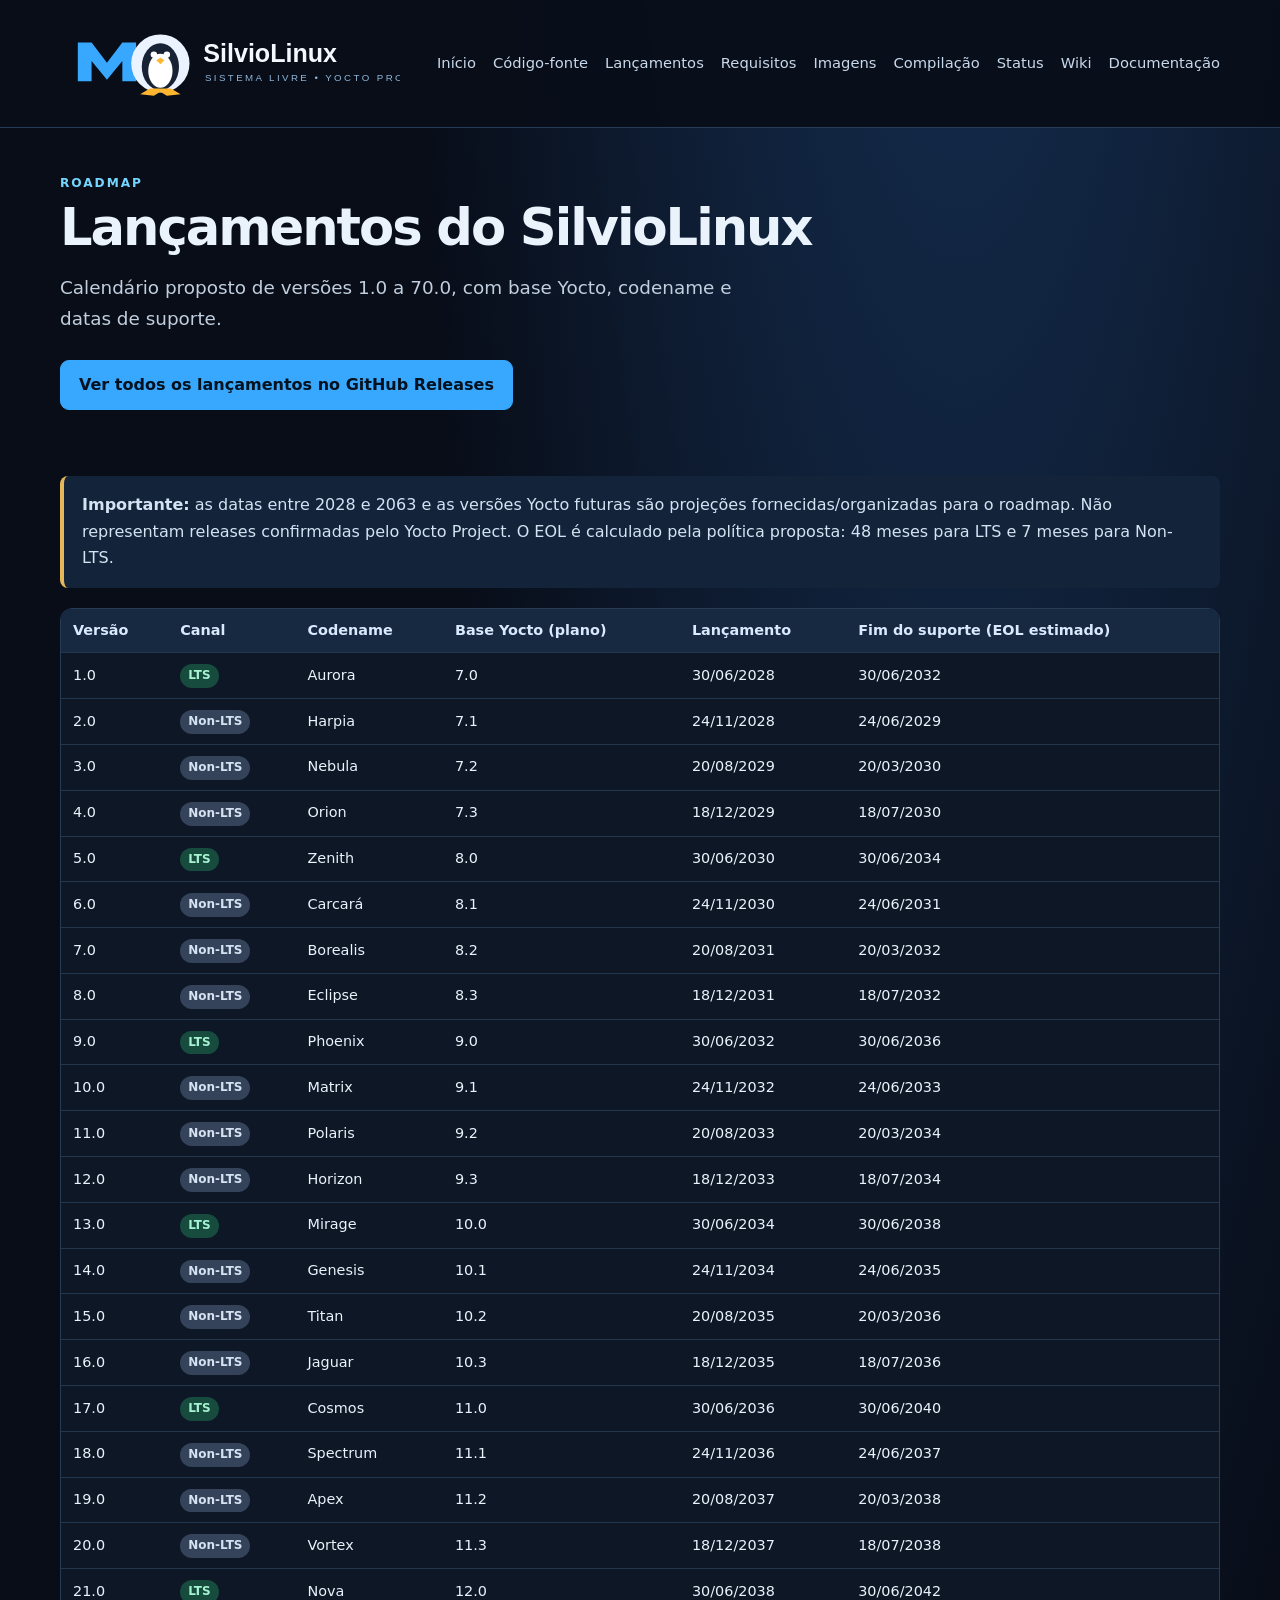
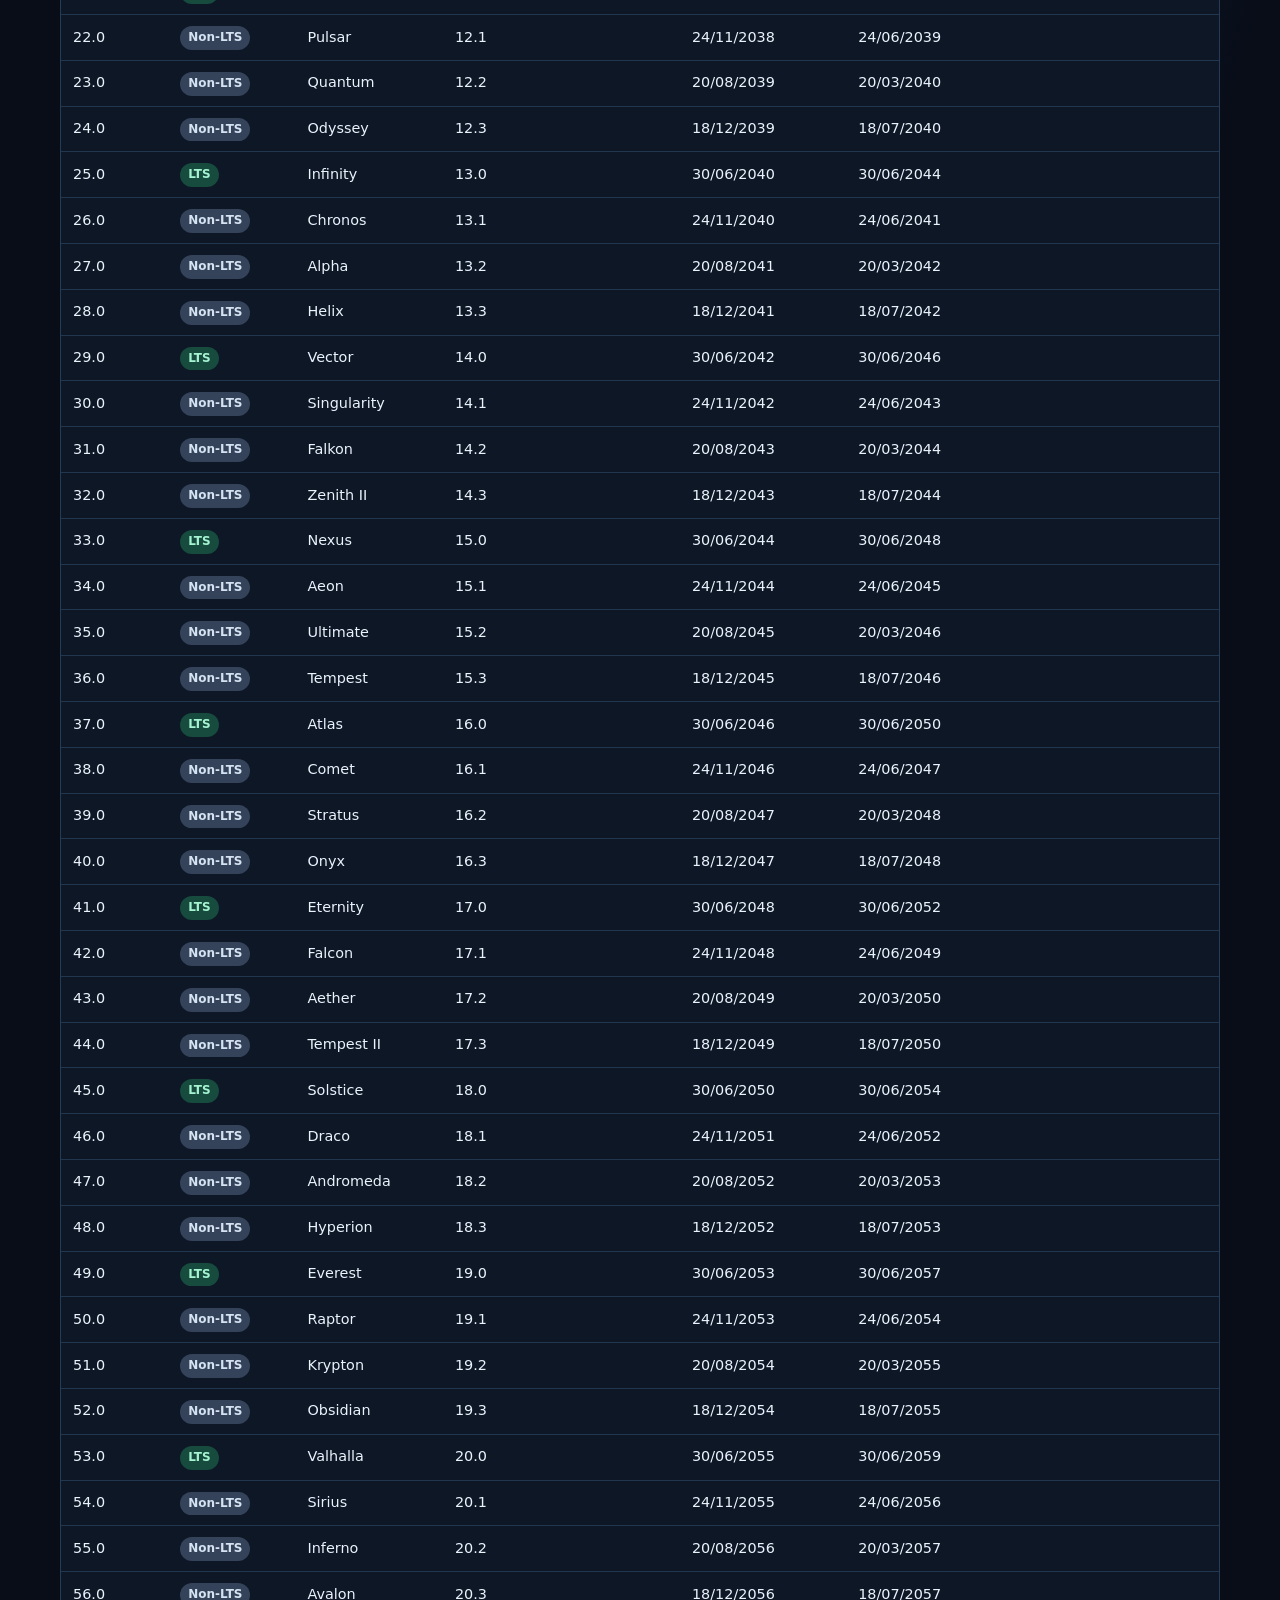
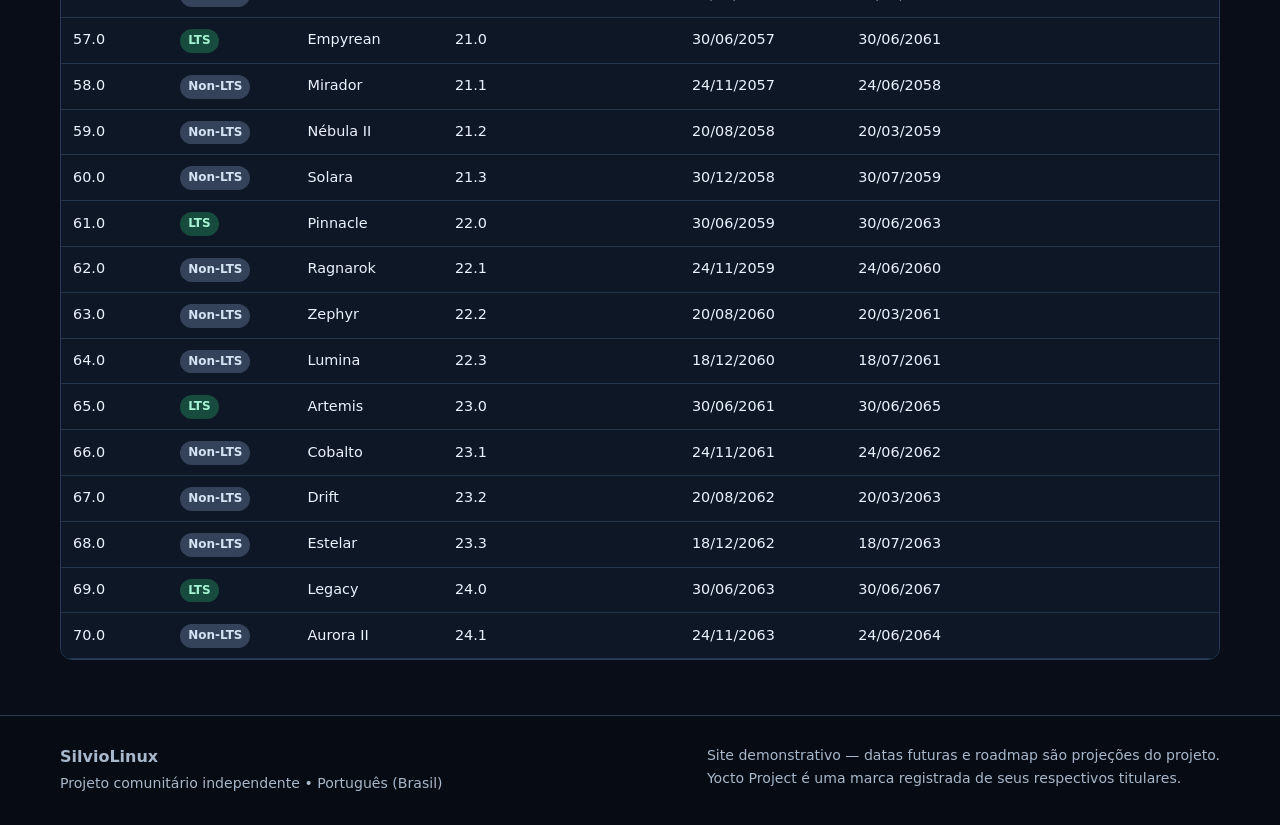
==== commit 5b6f457e: "Add files via upload" ====
--- a/changelog.html
+++ b/changelog.html
@@ -1,5 +1,74 @@
 <!doctype html>
-<html lang="pt-BR"><head><meta charset="utf-8"><meta name="viewport" content="width=device-width, initial-scale=1">
-<meta name="description" content="Tabela de lançamentos planejados do SilvioLinux."><meta name="theme-color" content="#070b13"><title>Lançamentos | SilvioLinux</title>
-<link rel="icon" type="image/svg+xml" href="assets/favicon.svg"><link rel="stylesheet" href="css/style.css"></head>
-<body><header><div class="wrap top"><a class="brand" href="index.html" aria-label="SilvioLinux - página inicial"><img src="assets/logo-silviolinux.svg" alt="Logo SilvioLinux SL com mascote Tux"></a><nav aria-label="Navegação principal"><a href="index.html">Início</a><a href="download_images_precompileds.html">Downloads</a><a href="download_sourcecode.html">Código-fonte</a><a href="changelog.html">Lançamentos</a><a href="requirements.html">Requisitos</a><a href="compilation_guide.html">Compilação</a><a href="status_silviolinux_versions.html">Status</a><a href="wiki.html">Wiki</a><a href="docs.html">Documentação</a></nav></div></header><main class="wrap"><div class="pagehead"><div class="eyebrow">Histórico e planejamento</div><h1>Lançamentos do SilvioLinux</h1><p class="lead">Cronograma de versões, codenames e bases Yocto planejadas.</p></div><div class="notice"><strong>Planejamento, não promessa de disponibilidade:</strong> este cronograma é uma proposta do projeto SilvioLinux. As versões Yocto 7.x a 24.x listadas para anos futuros são referências planejadas e não devem ser interpretadas como versões oficiais já publicadas pelo Yocto Project. Confirme a existência, compatibilidade e manutenção da versão upstream antes de cada lançamento.</div><p>O calendário abaixo preserva os números, as versões de base e as datas fornecidas para o roadmap. O EOL foi calculado pela política proposta: 48 meses após a publicação para LTS e 7 meses para Non-LTS.</p><div class="table-wrap"><table><thead><tr><th>SilvioLinux</th><th>Codename</th><th>Canal</th><th>Base Yocto</th><th>Lançamento</th><th>Fim do suporte (EOL)</th></tr></thead><tbody><tr><td>1</td><td><strong>Aurora</strong></td><td><span class="tag lts">LTS</span></td><td>7.0</td><td>30/06/2028</td><td>30/06/2032</td></tr><tr><td>2</td><td><strong>Harpia</strong></td><td><span class="tag non">Non-LTS</span></td><td>7.1</td><td>24/11/2028</td><td>24/06/2029</td></tr><tr><td>3</td><td><strong>Nebula</strong></td><td><span class="tag non">Non-LTS</span></td><td>7.2</td><td>20/08/2029</td><td>20/03/2030</td></tr><tr><td>4</td><td><strong>Orion</strong></td><td><span class="tag non">Non-LTS</span></td><td>7.3</td><td>18/12/2029</td><td>18/07/2030</td></tr><tr><td>5</td><td><strong>Zenith</strong></td><td><span class="tag lts">LTS</span></td><td>8.0</td><td>30/06/2030</td><td>30/06/2034</td></tr><tr><td>6</td><td><strong>Carcará</strong></td><td><span class="tag non">Non-LTS</span></td><td>8.1</td><td>24/11/2030</td><td>24/06/2031</td></tr><tr><td>7</td><td><strong>Borealis</strong></td><td><span class="tag non">Non-LTS</span></td><td>8.2</td><td>20/08/2031</td><td>20/03/2032</td></tr><tr><td>8</td><td><strong>Eclipse</strong></td><td><span class="tag non">Non-LTS</span></td><td>8.3</td><td>18/12/2031</td><td>18/07/2032</td></tr><tr><td>9</td><td><strong>Phoenix</strong></td><td><span class="tag lts">LTS</span></td><td>9.0</td><td>30/06/2032</td><td>30/06/2036</td></tr><tr><td>10</td><td><strong>Matrix</strong></td><td><span class="tag non">Non-LTS</span></td><td>9.1</td><td>24/11/2032</td><td>24/06/2033</td></tr><tr><td>11</td><td><strong>Polaris</strong></td><td><span class="tag non">Non-LTS</span></td><td>9.2</td><td>20/08/2033</td><td>20/03/2034</td></tr><tr><td>12</td><td><strong>Horizon</strong></td><td><span class="tag non">Non-LTS</span></td><td>9.3</td><td>18/12/2033</td><td>18/07/2034</td></tr><tr><td>13</td><td><strong>Mirage</strong></td><td><span class="tag lts">LTS</span></td><td>10.0</td><td>30/06/2034</td><td>30/06/2038</td></tr><tr><td>14</td><td><strong>Genesis</strong></td><td><span class="tag non">Non-LTS</span></td><td>10.1</td><td>24/11/2034</td><td>24/06/2035</td></tr><tr><td>15</td><td><strong>Titan</strong></td><td><span class="tag non">Non-LTS</span></td><td>10.2</td><td>20/08/2035</td><td>20/03/2036</td></tr><tr><td>16</td><td><strong>Jaguar</strong></td><td><span class="tag non">Non-LTS</span></td><td>10.3</td><td>18/12/2035</td><td>18/07/2036</td></tr><tr><td>17</td><td><strong>Cosmos</strong></td><td><span class="tag lts">LTS</span></td><td>11.0</td><td>30/06/2036</td><td>30/06/2040</td></tr><tr><td>18</td><td><strong>Spectrum</strong></td><td><span class="tag non">Non-LTS</span></td><td>11.1</td><td>24/11/2036</td><td>24/06/2037</td></tr><tr><td>19</td><td><strong>Apex</strong></td><td><span class="tag non">Non-LTS</span></td><td>11.2</td><td>20/08/2037</td><td>20/03/2038</td></tr><tr><td>20</td><td><strong>Vortex</strong></td><td><span class="tag non">Non-LTS</span></td><td>11.3</td><td>18/12/2037</td><td>18/07/2038</td></tr><tr><td>21</td><td><strong>Nova</strong></td><td><span class="tag lts">LTS</span></td><td>12.0</td><td>30/06/2038</td><td>30/06/2042</td></tr><tr><td>22</td><td><strong>Pulsar</strong></td><td><span class="tag non">Non-LTS</span></td><td>12.1</td><td>24/11/2038</td><td>24/06/2039</td></tr><tr><td>23</td><td><strong>Quantum</strong></td><td><span class="tag non">Non-LTS</span></td><td>12.2</td><td>20/08/2039</td><td>20/03/2040</td></tr><tr><td>24</td><td><strong>Odyssey</strong></td><td><span class="tag non">Non-LTS</span></td><td>12.3</td><td>18/12/2039</td><td>18/07/2040</td></tr><tr><td>25</td><td><strong>Infinity</strong></td><td><span class="tag lts">LTS</span></td><td>13.0</td><td>30/06/2040</td><td>30/06/2044</td></tr><tr><td>26</td><td><strong>Chronos</strong></td><td><span class="tag non">Non-LTS</span></td><td>13.1</td><td>24/11/2040</td><td>24/06/2041</td></tr><tr><td>27</td><td><strong>Alpha</strong></td><td><span class="tag non">Non-LTS</span></td><td>13.2</td><td>20/08/2041</td><td>20/03/2042</td></tr><tr><td>28</td><td><strong>Helix</strong></td><td><span class="tag non">Non-LTS</span></td><td>13.3</td><td>18/12/2041</td><td>18/07/2042</td></tr><tr><td>29</td><td><strong>Vector</strong></td><td><span class="tag lts">LTS</span></td><td>14.0</td><td>30/06/2042</td><td>30/06/2046</td></tr><tr><td>30</td><td><strong>Singularity</strong></td><td><span class="tag non">Non-LTS</span></td><td>14.1</td><td>24/11/2042</td><td>24/06/2043</td></tr><tr><td>31</td><td><strong>Falkon</strong></td><td><span class="tag non">Non-LTS</span></td><td>14.2</td><td>20/08/2043</td><td>20/03/2044</td></tr><tr><td>32</td><td><strong>Zenith</strong></td><td><span class="tag non">Non-LTS</span></td><td>14.3</td><td>18/12/2043</td><td>18/07/2044</td></tr><tr><td>33</td><td><strong>Nexus</strong></td><td><span class="tag lts">LTS</span></td><td>15.0</td><td>30/06/2044</td><td>30/06/2048</td></tr><tr><td>34</td><td><strong>Aeon</strong></td><td><span class="tag non">Non-LTS</span></td><td>15.1</td><td>24/11/2044</td><td>24/06/2045</td></tr><tr><td>35</td><td><strong>Ultimate</strong></td><td><span class="tag non">Non-LTS</span></td><td>15.2</td><td>20/08/2045</td><td>20/03/2046</td></tr><tr><td>36</td><td><strong>Astra</strong></td><td><span class="tag non">Non-LTS</span></td><td>15.3</td><td>18/12/2045</td><td>18/07/2046</td></tr><tr><td>37</td><td><strong>Atlas</strong></td><td><span class="tag lts">LTS</span></td><td>16.0</td><td>30/06/2046</td><td>30/06/2050</td></tr><tr><td>38</td><td><strong>Comet</strong></td><td><span class="tag non">Non-LTS</span></td><td>16.1</td><td>24/11/2046</td><td>24/06/2047</td></tr><tr><td>39</td><td><strong>Draco</strong></td><td><span class="tag non">Non-LTS</span></td><td>16.2</td><td>20/08/2047</td><td>20/03/2048</td></tr><tr><td>40</td><td><strong>Eon</strong></td><td><span class="tag non">Non-LTS</span></td><td>16.3</td><td>18/12/2047</td><td>18/07/2048</td></tr><tr><td>41</td><td><strong>Frontier</strong></td><td><span class="tag lts">LTS</span></td><td>17.0</td><td>30/06/2048</td><td>30/06/2052</td></tr><tr><td>42</td><td><strong>Galaxy</strong></td><td><span class="tag non">Non-LTS</span></td><td>17.1</td><td>24/11/2048</td><td>24/06/2049</td></tr><tr><td>43</td><td><strong>Hyperion</strong></td><td><span class="tag non">Non-LTS</span></td><td>17.2</td><td>20/08/2049</td><td>20/03/2050</td></tr><tr><td>44</td><td><strong>Ion</strong></td><td><span class="tag non">Non-LTS</span></td><td>17.3</td><td>18/12/2049</td><td>18/07/2050</td></tr><tr><td>45</td><td><strong>Jubilee</strong></td><td><span class="tag lts">LTS</span></td><td>18.0</td><td>30/06/2050</td><td>30/06/2054</td></tr><tr><td>46</td><td><strong>Kepler</strong></td><td><span class="tag non">Non-LTS</span></td><td>18.1</td><td>24/11/2051</td><td>24/06/2052</td></tr><tr><td>47</td><td><strong>Lumina</strong></td><td><span class="tag non">Non-LTS</span></td><td>18.2</td><td>20/08/2052</td><td>20/03/2053</td></tr><tr><td>48</td><td><strong>Meteor</strong></td><td><span class="tag non">Non-LTS</span></td><td>18.3</td><td>18/12/2052</td><td>18/07/2053</td></tr><tr><td>49</td><td><strong>Nirvana</strong></td><td><span class="tag lts">LTS</span></td><td>19.0</td><td>30/06/2053</td><td>30/06/2057</td></tr><tr><td>50</td><td><strong>Onyx</strong></td><td><span class="tag non">Non-LTS</span></td><td>19.1</td><td>24/11/2053</td><td>24/06/2054</td></tr><tr><td>51</td><td><strong>Pioneer</strong></td><td><span class="tag non">Non-LTS</span></td><td>19.2</td><td>20/08/2054</td><td>20/03/2055</td></tr><tr><td>52</td><td><strong>Quasar</strong></td><td><span class="tag non">Non-LTS</span></td><td>19.3</td><td>18/12/2054</td><td>18/07/2055</td></tr><tr><td>53</td><td><strong>Radiant</strong></td><td><span class="tag lts">LTS</span></td><td>20.0</td><td>30/06/2055</td><td>30/06/2059</td></tr><tr><td>54</td><td><strong>Solstice</strong></td><td><span class="tag non">Non-LTS</span></td><td>20.1</td><td>24/11/2055</td><td>24/06/2056</td></tr><tr><td>55</td><td><strong>Tempest</strong></td><td><span class="tag non">Non-LTS</span></td><td>20.2</td><td>20/08/2056</td><td>20/03/2057</td></tr><tr><td>56</td><td><strong>Umbra</strong></td><td><span class="tag non">Non-LTS</span></td><td>20.3</td><td>18/12/2056</td><td>18/07/2057</td></tr><tr><td>57</td><td><strong>Valhalla</strong></td><td><span class="tag lts">LTS</span></td><td>21.0</td><td>30/06/2057</td><td>30/06/2061</td></tr><tr><td>58</td><td><strong>Whisper</strong></td><td><span class="tag non">Non-LTS</span></td><td>21.1</td><td>24/11/2057</td><td>24/06/2058</td></tr><tr><td>59</td><td><strong>Xenon</strong></td><td><span class="tag non">Non-LTS</span></td><td>21.2</td><td>20/08/2058</td><td>20/03/2059</td></tr><tr><td>60</td><td><strong>Yggdrasil</strong></td><td><span class="tag non">Non-LTS</span></td><td>21.3</td><td>30/12/2058</td><td>30/07/2059</td></tr><tr><td>61</td><td><strong>Zephyr</strong></td><td><span class="tag lts">LTS</span></td><td>22.0</td><td>30/06/2059</td><td>30/06/2063</td></tr><tr><td>62</td><td><strong>Aether</strong></td><td><span class="tag non">Non-LTS</span></td><td>22.1</td><td>24/11/2059</td><td>24/06/2060</td></tr><tr><td>63</td><td><strong>Bravura</strong></td><td><span class="tag non">Non-LTS</span></td><td>22.2</td><td>20/08/2060</td><td>20/03/2061</td></tr><tr><td>64</td><td><strong>Cascade</strong></td><td><span class="tag non">Non-LTS</span></td><td>22.3</td><td>18/12/2060</td><td>18/07/2061</td></tr><tr><td>65</td><td><strong>Dynasty</strong></td><td><span class="tag lts">LTS</span></td><td>23.0</td><td>30/06/2061</td><td>30/06/2065</td></tr><tr><td>66</td><td><strong>Everest</strong></td><td><span class="tag non">Non-LTS</span></td><td>23.1</td><td>24/11/2061</td><td>24/06/2062</td></tr><tr><td>67</td><td><strong>Flare</strong></td><td><span class="tag non">Non-LTS</span></td><td>23.2</td><td>20/08/2062</td><td>20/03/2063</td></tr><tr><td>68</td><td><strong>Genesis II</strong></td><td><span class="tag non">Non-LTS</span></td><td>23.3</td><td>18/12/2062</td><td>18/07/2063</td></tr><tr><td>69</td><td><strong>Halcyon</strong></td><td><span class="tag lts">LTS</span></td><td>24.0</td><td>30/06/2063</td><td>30/06/2067</td></tr><tr><td>70</td><td><strong>Ignis</strong></td><td><span class="tag non">Non-LTS</span></td><td>24.1</td><td>24/11/2063</td><td>24/06/2064</td></tr></tbody></table></div><div class="actions"><a class="btn" href="https://github.com/silvionetoes627/meta-silviolinux/releases">Ver todos os lançamentos no GitHub Releases</a></div></main><footer><div class="wrap foot"><div><strong>SilvioLinux</strong><br><span class="small">Sistema operacional livre baseado no Yocto Project.</span></div><div class="small">Projeto comunitário independente • HTML e CSS puros • Sem JavaScript<br><a href="https://github.com/silvionetoes627/meta-silviolinux">GitHub</a> · <a href="https://github.com/silvionetoes627/meta-silviolinux/releases">Releases</a></div></div></footer></body></html>+<html lang="pt-BR"><head><meta charset="utf-8"><meta name="viewport" content="width=device-width,initial-scale=1"><meta name="description" content="Site oficial do projeto SilvioLinux."><title>Lançamentos | SilvioLinux</title><link rel="icon" type="image/svg+xml" href="favicon.svg"><link rel="stylesheet" href="style.css"></head>
+<body><header><div class="container head"><a class="brand" href="index.html"><img src="assets/logo-silviolinux.svg" alt="SilvioLinux — logo SL com o mascote Tux"></a><nav aria-label="Navegação principal"><a href="index.html">Início</a><a href="download_sourcecode.html">Código-fonte</a><a href="changelog.html">Lançamentos</a><a href="requirements.html">Requisitos</a><a href="download_images_precompileds.html">Imagens</a><a href="compilation_guide.html">Compilação</a><a href="status_silviolinux_versions.html">Status</a><a href="wiki.html">Wiki</a><a href="docs.html">Documentação</a></nav></div></header>
+<main class="container">
+<div class="page-head"><div class="eyebrow">Roadmap</div><h1>Lançamentos do SilvioLinux</h1><p class="lead">Calendário proposto de versões 1.0 a 70.0, com base Yocto, codename e datas de suporte.</p><div class="actions"><a class="btn" href="https://github.com/silvionetoes627/meta-silviolinux/releases">Ver todos os lançamentos no GitHub Releases</a></div></div><div class="notice warning"><strong>Importante:</strong> as datas entre 2028 e 2063 e as versões Yocto futuras são projeções fornecidas/organizadas para o roadmap. Não representam releases confirmadas pelo Yocto Project. O EOL é calculado pela política proposta: 48 meses para LTS e 7 meses para Non-LTS.</div><div class="table-wrap"><table><thead><tr><th>Versão</th><th>Canal</th><th>Codename</th><th>Base Yocto (plano)</th><th>Lançamento</th><th>Fim do suporte (EOL estimado)</th></tr></thead><tbody><tr><td>1.0</td><td><span class='pill lts'>LTS</span></td><td>Aurora</td><td>7.0</td><td>30/06/2028</td><td>30/06/2032</td></tr>
+<tr><td>2.0</td><td><span class='pill nonlts'>Non-LTS</span></td><td>Harpia</td><td>7.1</td><td>24/11/2028</td><td>24/06/2029</td></tr>
+<tr><td>3.0</td><td><span class='pill nonlts'>Non-LTS</span></td><td>Nebula</td><td>7.2</td><td>20/08/2029</td><td>20/03/2030</td></tr>
+<tr><td>4.0</td><td><span class='pill nonlts'>Non-LTS</span></td><td>Orion</td><td>7.3</td><td>18/12/2029</td><td>18/07/2030</td></tr>
+<tr><td>5.0</td><td><span class='pill lts'>LTS</span></td><td>Zenith</td><td>8.0</td><td>30/06/2030</td><td>30/06/2034</td></tr>
+<tr><td>6.0</td><td><span class='pill nonlts'>Non-LTS</span></td><td>Carcará</td><td>8.1</td><td>24/11/2030</td><td>24/06/2031</td></tr>
+<tr><td>7.0</td><td><span class='pill nonlts'>Non-LTS</span></td><td>Borealis</td><td>8.2</td><td>20/08/2031</td><td>20/03/2032</td></tr>
+<tr><td>8.0</td><td><span class='pill nonlts'>Non-LTS</span></td><td>Eclipse</td><td>8.3</td><td>18/12/2031</td><td>18/07/2032</td></tr>
+<tr><td>9.0</td><td><span class='pill lts'>LTS</span></td><td>Phoenix</td><td>9.0</td><td>30/06/2032</td><td>30/06/2036</td></tr>
+<tr><td>10.0</td><td><span class='pill nonlts'>Non-LTS</span></td><td>Matrix</td><td>9.1</td><td>24/11/2032</td><td>24/06/2033</td></tr>
+<tr><td>11.0</td><td><span class='pill nonlts'>Non-LTS</span></td><td>Polaris</td><td>9.2</td><td>20/08/2033</td><td>20/03/2034</td></tr>
+<tr><td>12.0</td><td><span class='pill nonlts'>Non-LTS</span></td><td>Horizon</td><td>9.3</td><td>18/12/2033</td><td>18/07/2034</td></tr>
+<tr><td>13.0</td><td><span class='pill lts'>LTS</span></td><td>Mirage</td><td>10.0</td><td>30/06/2034</td><td>30/06/2038</td></tr>
+<tr><td>14.0</td><td><span class='pill nonlts'>Non-LTS</span></td><td>Genesis</td><td>10.1</td><td>24/11/2034</td><td>24/06/2035</td></tr>
+<tr><td>15.0</td><td><span class='pill nonlts'>Non-LTS</span></td><td>Titan</td><td>10.2</td><td>20/08/2035</td><td>20/03/2036</td></tr>
+<tr><td>16.0</td><td><span class='pill nonlts'>Non-LTS</span></td><td>Jaguar</td><td>10.3</td><td>18/12/2035</td><td>18/07/2036</td></tr>
+<tr><td>17.0</td><td><span class='pill lts'>LTS</span></td><td>Cosmos</td><td>11.0</td><td>30/06/2036</td><td>30/06/2040</td></tr>
+<tr><td>18.0</td><td><span class='pill nonlts'>Non-LTS</span></td><td>Spectrum</td><td>11.1</td><td>24/11/2036</td><td>24/06/2037</td></tr>
+<tr><td>19.0</td><td><span class='pill nonlts'>Non-LTS</span></td><td>Apex</td><td>11.2</td><td>20/08/2037</td><td>20/03/2038</td></tr>
+<tr><td>20.0</td><td><span class='pill nonlts'>Non-LTS</span></td><td>Vortex</td><td>11.3</td><td>18/12/2037</td><td>18/07/2038</td></tr>
+<tr><td>21.0</td><td><span class='pill lts'>LTS</span></td><td>Nova</td><td>12.0</td><td>30/06/2038</td><td>30/06/2042</td></tr>
+<tr><td>22.0</td><td><span class='pill nonlts'>Non-LTS</span></td><td>Pulsar</td><td>12.1</td><td>24/11/2038</td><td>24/06/2039</td></tr>
+<tr><td>23.0</td><td><span class='pill nonlts'>Non-LTS</span></td><td>Quantum</td><td>12.2</td><td>20/08/2039</td><td>20/03/2040</td></tr>
+<tr><td>24.0</td><td><span class='pill nonlts'>Non-LTS</span></td><td>Odyssey</td><td>12.3</td><td>18/12/2039</td><td>18/07/2040</td></tr>
+<tr><td>25.0</td><td><span class='pill lts'>LTS</span></td><td>Infinity</td><td>13.0</td><td>30/06/2040</td><td>30/06/2044</td></tr>
+<tr><td>26.0</td><td><span class='pill nonlts'>Non-LTS</span></td><td>Chronos</td><td>13.1</td><td>24/11/2040</td><td>24/06/2041</td></tr>
+<tr><td>27.0</td><td><span class='pill nonlts'>Non-LTS</span></td><td>Alpha</td><td>13.2</td><td>20/08/2041</td><td>20/03/2042</td></tr>
+<tr><td>28.0</td><td><span class='pill nonlts'>Non-LTS</span></td><td>Helix</td><td>13.3</td><td>18/12/2041</td><td>18/07/2042</td></tr>
+<tr><td>29.0</td><td><span class='pill lts'>LTS</span></td><td>Vector</td><td>14.0</td><td>30/06/2042</td><td>30/06/2046</td></tr>
+<tr><td>30.0</td><td><span class='pill nonlts'>Non-LTS</span></td><td>Singularity</td><td>14.1</td><td>24/11/2042</td><td>24/06/2043</td></tr>
+<tr><td>31.0</td><td><span class='pill nonlts'>Non-LTS</span></td><td>Falkon</td><td>14.2</td><td>20/08/2043</td><td>20/03/2044</td></tr>
+<tr><td>32.0</td><td><span class='pill nonlts'>Non-LTS</span></td><td>Zenith II</td><td>14.3</td><td>18/12/2043</td><td>18/07/2044</td></tr>
+<tr><td>33.0</td><td><span class='pill lts'>LTS</span></td><td>Nexus</td><td>15.0</td><td>30/06/2044</td><td>30/06/2048</td></tr>
+<tr><td>34.0</td><td><span class='pill nonlts'>Non-LTS</span></td><td>Aeon</td><td>15.1</td><td>24/11/2044</td><td>24/06/2045</td></tr>
+<tr><td>35.0</td><td><span class='pill nonlts'>Non-LTS</span></td><td>Ultimate</td><td>15.2</td><td>20/08/2045</td><td>20/03/2046</td></tr>
+<tr><td>36.0</td><td><span class='pill nonlts'>Non-LTS</span></td><td>Tempest</td><td>15.3</td><td>18/12/2045</td><td>18/07/2046</td></tr>
+<tr><td>37.0</td><td><span class='pill lts'>LTS</span></td><td>Atlas</td><td>16.0</td><td>30/06/2046</td><td>30/06/2050</td></tr>
+<tr><td>38.0</td><td><span class='pill nonlts'>Non-LTS</span></td><td>Comet</td><td>16.1</td><td>24/11/2046</td><td>24/06/2047</td></tr>
+<tr><td>39.0</td><td><span class='pill nonlts'>Non-LTS</span></td><td>Stratus</td><td>16.2</td><td>20/08/2047</td><td>20/03/2048</td></tr>
+<tr><td>40.0</td><td><span class='pill nonlts'>Non-LTS</span></td><td>Onyx</td><td>16.3</td><td>18/12/2047</td><td>18/07/2048</td></tr>
+<tr><td>41.0</td><td><span class='pill lts'>LTS</span></td><td>Eternity</td><td>17.0</td><td>30/06/2048</td><td>30/06/2052</td></tr>
+<tr><td>42.0</td><td><span class='pill nonlts'>Non-LTS</span></td><td>Falcon</td><td>17.1</td><td>24/11/2048</td><td>24/06/2049</td></tr>
+<tr><td>43.0</td><td><span class='pill nonlts'>Non-LTS</span></td><td>Aether</td><td>17.2</td><td>20/08/2049</td><td>20/03/2050</td></tr>
+<tr><td>44.0</td><td><span class='pill nonlts'>Non-LTS</span></td><td>Tempest II</td><td>17.3</td><td>18/12/2049</td><td>18/07/2050</td></tr>
+<tr><td>45.0</td><td><span class='pill lts'>LTS</span></td><td>Solstice</td><td>18.0</td><td>30/06/2050</td><td>30/06/2054</td></tr>
+<tr><td>46.0</td><td><span class='pill nonlts'>Non-LTS</span></td><td>Draco</td><td>18.1</td><td>24/11/2051</td><td>24/06/2052</td></tr>
+<tr><td>47.0</td><td><span class='pill nonlts'>Non-LTS</span></td><td>Andromeda</td><td>18.2</td><td>20/08/2052</td><td>20/03/2053</td></tr>
+<tr><td>48.0</td><td><span class='pill nonlts'>Non-LTS</span></td><td>Hyperion</td><td>18.3</td><td>18/12/2052</td><td>18/07/2053</td></tr>
+<tr><td>49.0</td><td><span class='pill lts'>LTS</span></td><td>Everest</td><td>19.0</td><td>30/06/2053</td><td>30/06/2057</td></tr>
+<tr><td>50.0</td><td><span class='pill nonlts'>Non-LTS</span></td><td>Raptor</td><td>19.1</td><td>24/11/2053</td><td>24/06/2054</td></tr>
+<tr><td>51.0</td><td><span class='pill nonlts'>Non-LTS</span></td><td>Krypton</td><td>19.2</td><td>20/08/2054</td><td>20/03/2055</td></tr>
+<tr><td>52.0</td><td><span class='pill nonlts'>Non-LTS</span></td><td>Obsidian</td><td>19.3</td><td>18/12/2054</td><td>18/07/2055</td></tr>
+<tr><td>53.0</td><td><span class='pill lts'>LTS</span></td><td>Valhalla</td><td>20.0</td><td>30/06/2055</td><td>30/06/2059</td></tr>
+<tr><td>54.0</td><td><span class='pill nonlts'>Non-LTS</span></td><td>Sirius</td><td>20.1</td><td>24/11/2055</td><td>24/06/2056</td></tr>
+<tr><td>55.0</td><td><span class='pill nonlts'>Non-LTS</span></td><td>Inferno</td><td>20.2</td><td>20/08/2056</td><td>20/03/2057</td></tr>
+<tr><td>56.0</td><td><span class='pill nonlts'>Non-LTS</span></td><td>Avalon</td><td>20.3</td><td>18/12/2056</td><td>18/07/2057</td></tr>
+<tr><td>57.0</td><td><span class='pill lts'>LTS</span></td><td>Empyrean</td><td>21.0</td><td>30/06/2057</td><td>30/06/2061</td></tr>
+<tr><td>58.0</td><td><span class='pill nonlts'>Non-LTS</span></td><td>Mirador</td><td>21.1</td><td>24/11/2057</td><td>24/06/2058</td></tr>
+<tr><td>59.0</td><td><span class='pill nonlts'>Non-LTS</span></td><td>Nébula II</td><td>21.2</td><td>20/08/2058</td><td>20/03/2059</td></tr>
+<tr><td>60.0</td><td><span class='pill nonlts'>Non-LTS</span></td><td>Solara</td><td>21.3</td><td>30/12/2058</td><td>30/07/2059</td></tr>
+<tr><td>61.0</td><td><span class='pill lts'>LTS</span></td><td>Pinnacle</td><td>22.0</td><td>30/06/2059</td><td>30/06/2063</td></tr>
+<tr><td>62.0</td><td><span class='pill nonlts'>Non-LTS</span></td><td>Ragnarok</td><td>22.1</td><td>24/11/2059</td><td>24/06/2060</td></tr>
+<tr><td>63.0</td><td><span class='pill nonlts'>Non-LTS</span></td><td>Zephyr</td><td>22.2</td><td>20/08/2060</td><td>20/03/2061</td></tr>
+<tr><td>64.0</td><td><span class='pill nonlts'>Non-LTS</span></td><td>Lumina</td><td>22.3</td><td>18/12/2060</td><td>18/07/2061</td></tr>
+<tr><td>65.0</td><td><span class='pill lts'>LTS</span></td><td>Artemis</td><td>23.0</td><td>30/06/2061</td><td>30/06/2065</td></tr>
+<tr><td>66.0</td><td><span class='pill nonlts'>Non-LTS</span></td><td>Cobalto</td><td>23.1</td><td>24/11/2061</td><td>24/06/2062</td></tr>
+<tr><td>67.0</td><td><span class='pill nonlts'>Non-LTS</span></td><td>Drift</td><td>23.2</td><td>20/08/2062</td><td>20/03/2063</td></tr>
+<tr><td>68.0</td><td><span class='pill nonlts'>Non-LTS</span></td><td>Estelar</td><td>23.3</td><td>18/12/2062</td><td>18/07/2063</td></tr>
+<tr><td>69.0</td><td><span class='pill lts'>LTS</span></td><td>Legacy</td><td>24.0</td><td>30/06/2063</td><td>30/06/2067</td></tr>
+<tr><td>70.0</td><td><span class='pill nonlts'>Non-LTS</span></td><td>Aurora II</td><td>24.1</td><td>24/11/2063</td><td>24/06/2064</td></tr></tbody></table></div></main><footer><div class="container foot"><div><strong>SilvioLinux</strong><br><span class="small">Projeto comunitário independente • Português (Brasil)</span></div><div class="small">Site demonstrativo — datas futuras e roadmap são projeções do projeto.<br>Yocto Project é uma marca registrada de seus respectivos titulares.</div></div></footer></body></html>
--- a/style.css
+++ b/style.css
@@ -0,0 +1,15 @@
+@charset "UTF-8";
+:root{color-scheme:dark;--bg:#080d18;--panel:#101a2b;--panel2:#142238;--line:#263b56;--text:#eaf2fc;--muted:#a7b8cc;--blue:#38a8ff;--cyan:#75d5ff;--green:#58d6a0}
+*{box-sizing:border-box}html{scroll-behavior:smooth}body{margin:0;background:radial-gradient(ellipse at 75% -20%,#17345b 0,transparent 42%),var(--bg);color:var(--text);font:16px/1.65 system-ui,-apple-system,"Segoe UI",sans-serif}
+a{color:var(--cyan);text-decoration:none}a:hover{text-decoration:underline;color:#fff}.container{width:min(1160px,92%);margin:auto}
+header{border-bottom:1px solid var(--line);background:#080d18ed;position:relative}.head{display:flex;align-items:center;justify-content:space-between;gap:24px;padding:15px 0}.brand img{display:block;width:min(340px,65vw);height:auto}
+nav{display:flex;flex-wrap:wrap;gap:8px 17px;justify-content:flex-end}nav a{font-size:.92rem;color:#c8d8eb}
+.hero{padding:68px 0 54px;display:grid;grid-template-columns:1.3fr .7fr;gap:38px;align-items:center}.eyebrow{color:var(--cyan);text-transform:uppercase;letter-spacing:.16em;font-size:.76rem;font-weight:800}
+h1{font-size:clamp(2.2rem,5vw,4.3rem);line-height:1.08;margin:.4rem 0 1rem;letter-spacing:-.04em}h2{font-size:1.65rem;line-height:1.2;margin:0 0 14px}h3{margin:.2rem 0 .5rem}p{color:#c1cede}.lead{font-size:1.15rem;max-width:720px}.hero-art{background:linear-gradient(145deg,#142b47,#0c1423);border:1px solid var(--line);border-radius:24px;padding:22px;text-align:center}.hero-art img{width:100%;max-width:360px}
+.actions{display:flex;flex-wrap:wrap;gap:12px;margin:26px 0}.btn{display:inline-block;padding:11px 18px;border-radius:9px;background:var(--blue);color:#04111f;font-weight:800;border:1px solid var(--blue)}.btn.secondary{background:transparent;color:var(--text);border-color:#496887}.btn:hover{text-decoration:none;filter:brightness(1.12)}
+section{padding:34px 0}.section-intro{max-width:780px}.cards{display:grid;grid-template-columns:repeat(3,1fr);gap:16px}.card{background:linear-gradient(145deg,var(--panel2),var(--panel));border:1px solid var(--line);border-radius:15px;padding:20px}.card p{margin-bottom:0}.tag{color:var(--green);font-size:.8rem;font-weight:800;text-transform:uppercase;letter-spacing:.08em}
+.notice{padding:16px 18px;background:#13243a;border-left:4px solid var(--blue);border-radius:8px;color:#d4e2f2;margin:20px 0}.warning{border-left-color:#e5b75a}.table-wrap{overflow-x:auto;border:1px solid var(--line);border-radius:12px;margin:18px 0 30px}table{border-collapse:collapse;width:100%;min-width:900px;background:#0d1726;font-size:.9rem}th,td{padding:10px 12px;text-align:left;border-bottom:1px solid #22364e;white-space:nowrap}th{background:#172941;color:#d9eaff;position:sticky;top:0}tbody tr:hover{background:#14243a}.pill{display:inline-block;padding:2px 8px;border-radius:20px;font-size:.75rem;font-weight:800}.lts{background:#164b3e;color:#a5f3d1}.nonlts{background:#35435a;color:#d4e2f2}
+pre,code{font-family:ui-monospace,SFMono-Regular,Consolas,monospace}pre{overflow:auto;background:#050a12;border:1px solid var(--line);padding:17px;border-radius:10px;color:#a9e5ff}code{color:#a9e5ff}.page-head{padding:45px 0 20px}.page-head h1{font-size:clamp(2rem,4vw,3.2rem)}.content{max-width:920px}.content li{margin:.45rem 0;color:#c1cede}.content h2{margin-top:30px}
+footer{margin-top:55px;border-top:1px solid var(--line);background:#070b13;padding:28px 0;color:var(--muted)}.foot{display:flex;justify-content:space-between;gap:20px;flex-wrap:wrap}.small{font-size:.88rem;color:var(--muted)}
+@media(max-width:800px){.head{align-items:flex-start;flex-direction:column}.hero{grid-template-columns:1fr;padding-top:42px}.hero-art{max-width:420px}.cards{grid-template-columns:1fr 1fr}}
+@media(max-width:540px){nav{justify-content:flex-start}.cards{grid-template-columns:1fr}.btn{width:100%;text-align:center}.hero{gap:20px}}
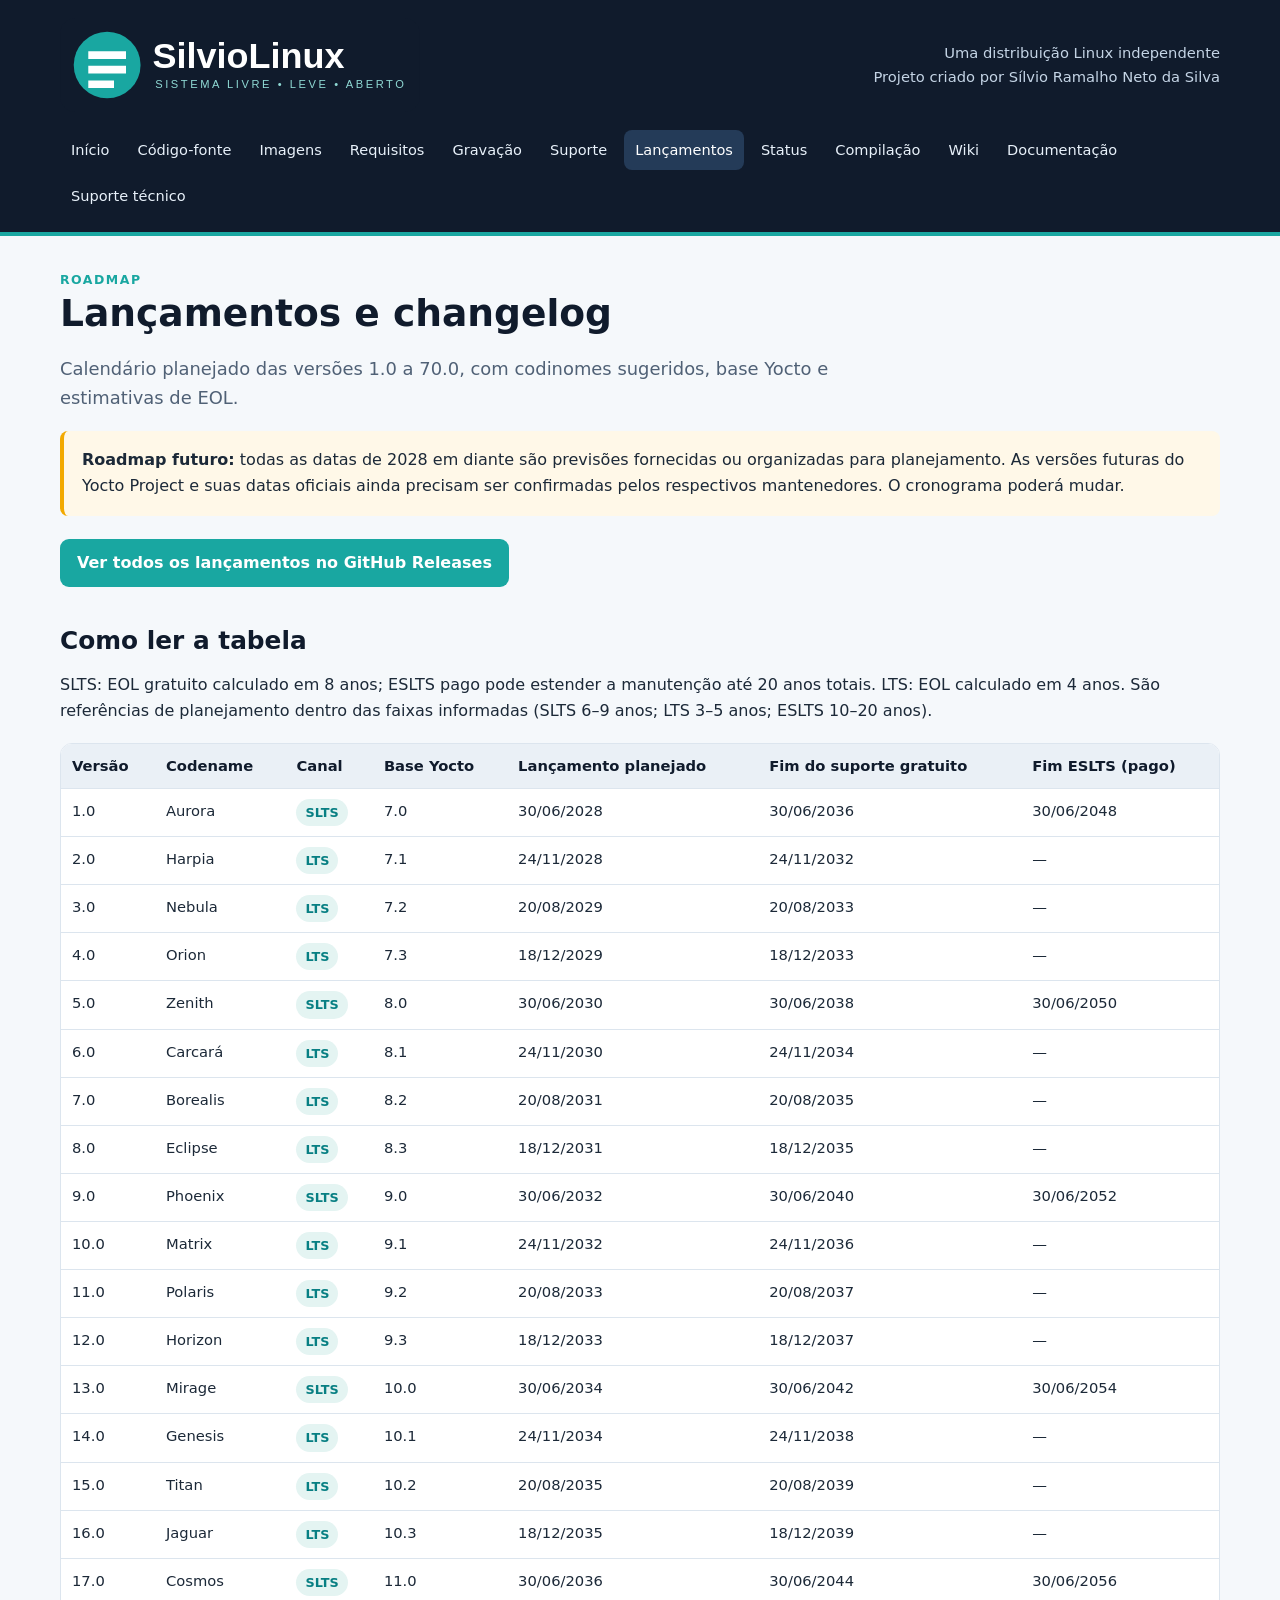
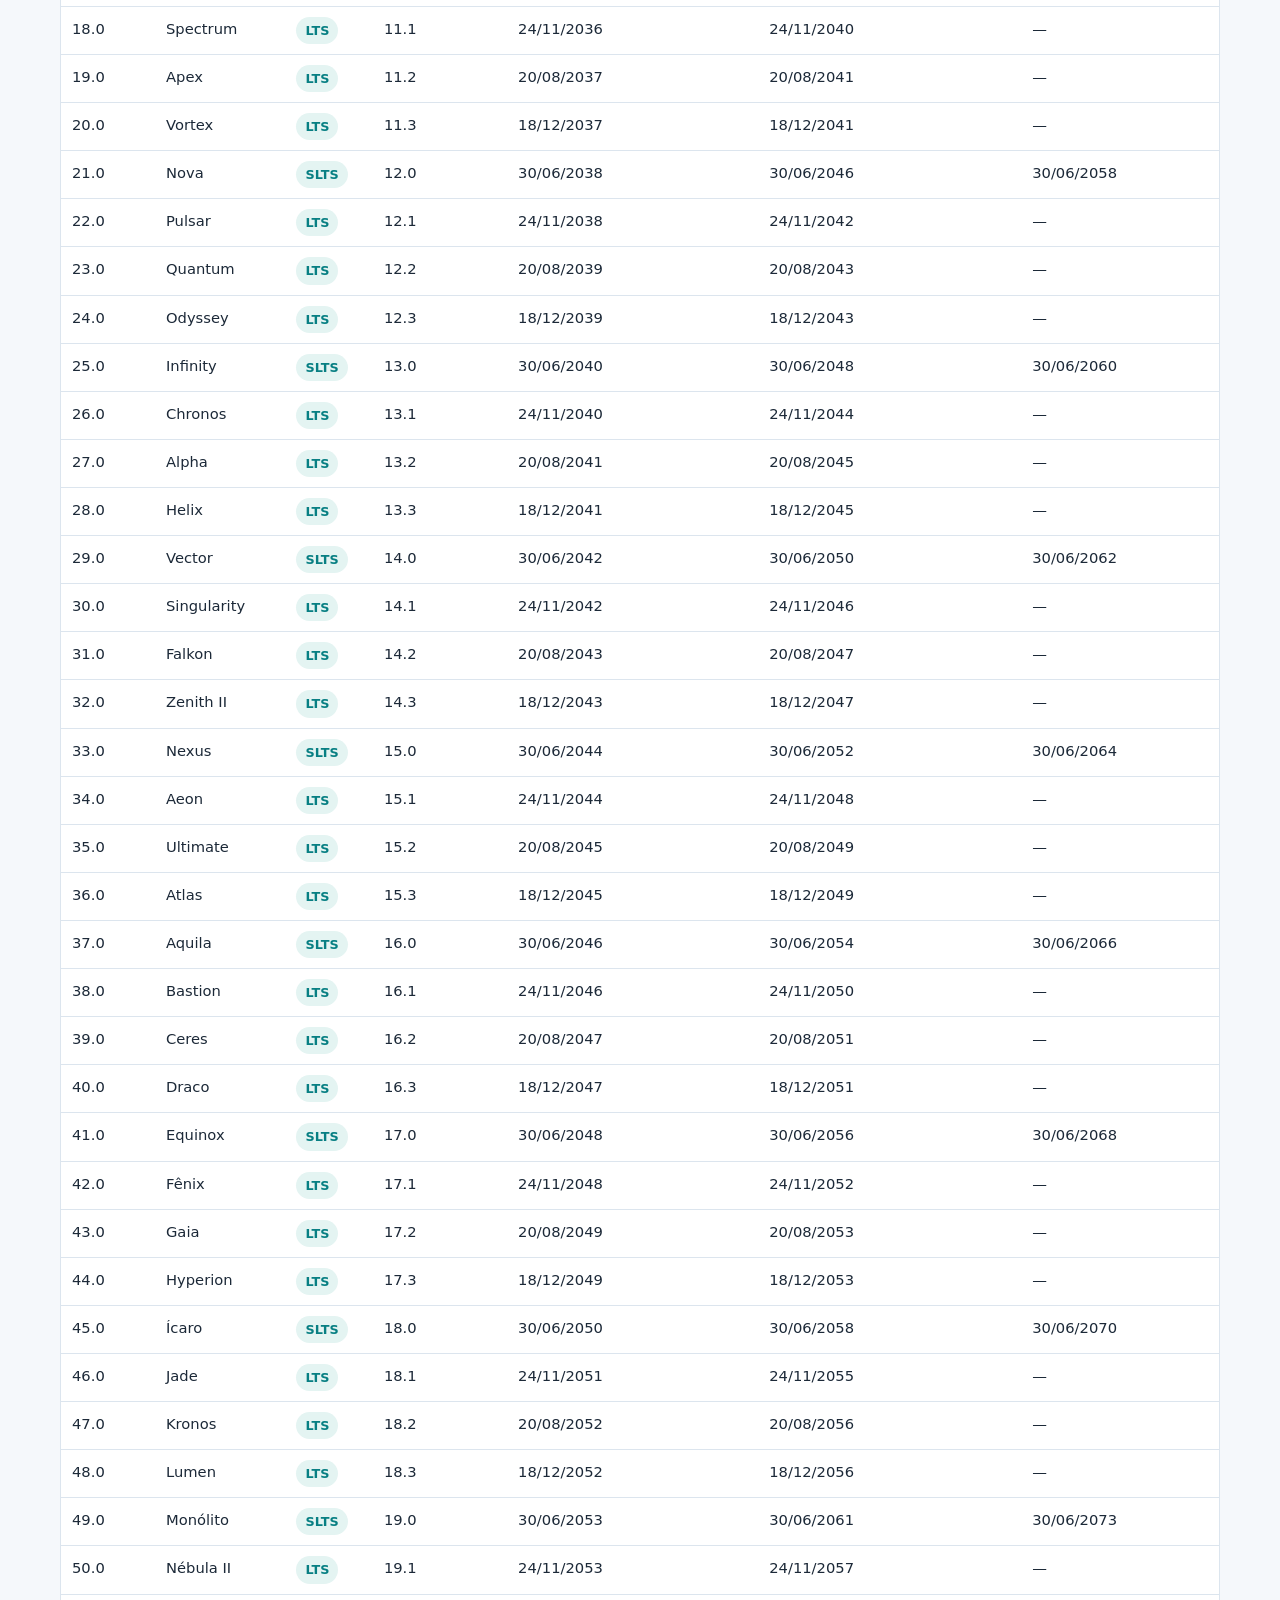
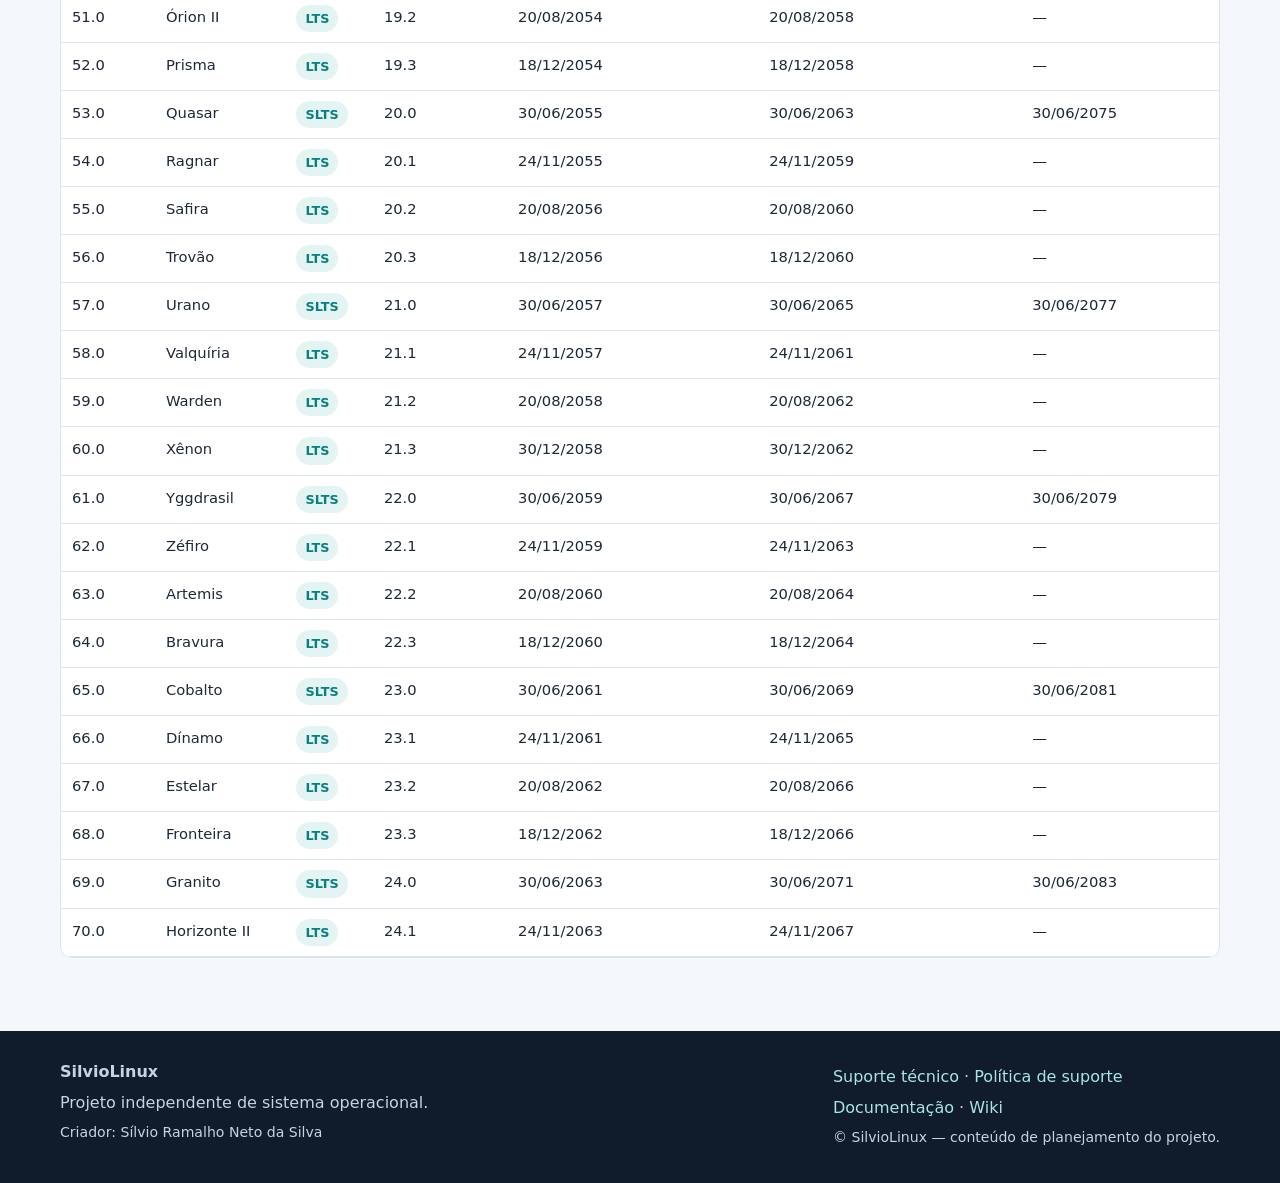
==== commit 6589a4b3: "Add files via upload" ====
--- a/changelog.html
+++ b/changelog.html
@@ -1,74 +1,25 @@
 <!doctype html>
-<html lang="pt-BR"><head><meta charset="utf-8"><meta name="viewport" content="width=device-width,initial-scale=1"><meta name="description" content="Site oficial do projeto SilvioLinux."><title>Lançamentos | SilvioLinux</title><link rel="icon" type="image/svg+xml" href="favicon.svg"><link rel="stylesheet" href="style.css"></head>
-<body><header><div class="container head"><a class="brand" href="index.html"><img src="assets/logo-silviolinux.svg" alt="SilvioLinux — logo SL com o mascote Tux"></a><nav aria-label="Navegação principal"><a href="index.html">Início</a><a href="download_sourcecode.html">Código-fonte</a><a href="changelog.html">Lançamentos</a><a href="requirements.html">Requisitos</a><a href="download_images_precompileds.html">Imagens</a><a href="compilation_guide.html">Compilação</a><a href="status_silviolinux_versions.html">Status</a><a href="wiki.html">Wiki</a><a href="docs.html">Documentação</a></nav></div></header>
-<main class="container">
-<div class="page-head"><div class="eyebrow">Roadmap</div><h1>Lançamentos do SilvioLinux</h1><p class="lead">Calendário proposto de versões 1.0 a 70.0, com base Yocto, codename e datas de suporte.</p><div class="actions"><a class="btn" href="https://github.com/silvionetoes627/meta-silviolinux/releases">Ver todos os lançamentos no GitHub Releases</a></div></div><div class="notice warning"><strong>Importante:</strong> as datas entre 2028 e 2063 e as versões Yocto futuras são projeções fornecidas/organizadas para o roadmap. Não representam releases confirmadas pelo Yocto Project. O EOL é calculado pela política proposta: 48 meses para LTS e 7 meses para Non-LTS.</div><div class="table-wrap"><table><thead><tr><th>Versão</th><th>Canal</th><th>Codename</th><th>Base Yocto (plano)</th><th>Lançamento</th><th>Fim do suporte (EOL estimado)</th></tr></thead><tbody><tr><td>1.0</td><td><span class='pill lts'>LTS</span></td><td>Aurora</td><td>7.0</td><td>30/06/2028</td><td>30/06/2032</td></tr>
-<tr><td>2.0</td><td><span class='pill nonlts'>Non-LTS</span></td><td>Harpia</td><td>7.1</td><td>24/11/2028</td><td>24/06/2029</td></tr>
-<tr><td>3.0</td><td><span class='pill nonlts'>Non-LTS</span></td><td>Nebula</td><td>7.2</td><td>20/08/2029</td><td>20/03/2030</td></tr>
-<tr><td>4.0</td><td><span class='pill nonlts'>Non-LTS</span></td><td>Orion</td><td>7.3</td><td>18/12/2029</td><td>18/07/2030</td></tr>
-<tr><td>5.0</td><td><span class='pill lts'>LTS</span></td><td>Zenith</td><td>8.0</td><td>30/06/2030</td><td>30/06/2034</td></tr>
-<tr><td>6.0</td><td><span class='pill nonlts'>Non-LTS</span></td><td>Carcará</td><td>8.1</td><td>24/11/2030</td><td>24/06/2031</td></tr>
-<tr><td>7.0</td><td><span class='pill nonlts'>Non-LTS</span></td><td>Borealis</td><td>8.2</td><td>20/08/2031</td><td>20/03/2032</td></tr>
-<tr><td>8.0</td><td><span class='pill nonlts'>Non-LTS</span></td><td>Eclipse</td><td>8.3</td><td>18/12/2031</td><td>18/07/2032</td></tr>
-<tr><td>9.0</td><td><span class='pill lts'>LTS</span></td><td>Phoenix</td><td>9.0</td><td>30/06/2032</td><td>30/06/2036</td></tr>
-<tr><td>10.0</td><td><span class='pill nonlts'>Non-LTS</span></td><td>Matrix</td><td>9.1</td><td>24/11/2032</td><td>24/06/2033</td></tr>
-<tr><td>11.0</td><td><span class='pill nonlts'>Non-LTS</span></td><td>Polaris</td><td>9.2</td><td>20/08/2033</td><td>20/03/2034</td></tr>
-<tr><td>12.0</td><td><span class='pill nonlts'>Non-LTS</span></td><td>Horizon</td><td>9.3</td><td>18/12/2033</td><td>18/07/2034</td></tr>
-<tr><td>13.0</td><td><span class='pill lts'>LTS</span></td><td>Mirage</td><td>10.0</td><td>30/06/2034</td><td>30/06/2038</td></tr>
-<tr><td>14.0</td><td><span class='pill nonlts'>Non-LTS</span></td><td>Genesis</td><td>10.1</td><td>24/11/2034</td><td>24/06/2035</td></tr>
-<tr><td>15.0</td><td><span class='pill nonlts'>Non-LTS</span></td><td>Titan</td><td>10.2</td><td>20/08/2035</td><td>20/03/2036</td></tr>
-<tr><td>16.0</td><td><span class='pill nonlts'>Non-LTS</span></td><td>Jaguar</td><td>10.3</td><td>18/12/2035</td><td>18/07/2036</td></tr>
-<tr><td>17.0</td><td><span class='pill lts'>LTS</span></td><td>Cosmos</td><td>11.0</td><td>30/06/2036</td><td>30/06/2040</td></tr>
-<tr><td>18.0</td><td><span class='pill nonlts'>Non-LTS</span></td><td>Spectrum</td><td>11.1</td><td>24/11/2036</td><td>24/06/2037</td></tr>
-<tr><td>19.0</td><td><span class='pill nonlts'>Non-LTS</span></td><td>Apex</td><td>11.2</td><td>20/08/2037</td><td>20/03/2038</td></tr>
-<tr><td>20.0</td><td><span class='pill nonlts'>Non-LTS</span></td><td>Vortex</td><td>11.3</td><td>18/12/2037</td><td>18/07/2038</td></tr>
-<tr><td>21.0</td><td><span class='pill lts'>LTS</span></td><td>Nova</td><td>12.0</td><td>30/06/2038</td><td>30/06/2042</td></tr>
-<tr><td>22.0</td><td><span class='pill nonlts'>Non-LTS</span></td><td>Pulsar</td><td>12.1</td><td>24/11/2038</td><td>24/06/2039</td></tr>
-<tr><td>23.0</td><td><span class='pill nonlts'>Non-LTS</span></td><td>Quantum</td><td>12.2</td><td>20/08/2039</td><td>20/03/2040</td></tr>
-<tr><td>24.0</td><td><span class='pill nonlts'>Non-LTS</span></td><td>Odyssey</td><td>12.3</td><td>18/12/2039</td><td>18/07/2040</td></tr>
-<tr><td>25.0</td><td><span class='pill lts'>LTS</span></td><td>Infinity</td><td>13.0</td><td>30/06/2040</td><td>30/06/2044</td></tr>
-<tr><td>26.0</td><td><span class='pill nonlts'>Non-LTS</span></td><td>Chronos</td><td>13.1</td><td>24/11/2040</td><td>24/06/2041</td></tr>
-<tr><td>27.0</td><td><span class='pill nonlts'>Non-LTS</span></td><td>Alpha</td><td>13.2</td><td>20/08/2041</td><td>20/03/2042</td></tr>
-<tr><td>28.0</td><td><span class='pill nonlts'>Non-LTS</span></td><td>Helix</td><td>13.3</td><td>18/12/2041</td><td>18/07/2042</td></tr>
-<tr><td>29.0</td><td><span class='pill lts'>LTS</span></td><td>Vector</td><td>14.0</td><td>30/06/2042</td><td>30/06/2046</td></tr>
-<tr><td>30.0</td><td><span class='pill nonlts'>Non-LTS</span></td><td>Singularity</td><td>14.1</td><td>24/11/2042</td><td>24/06/2043</td></tr>
-<tr><td>31.0</td><td><span class='pill nonlts'>Non-LTS</span></td><td>Falkon</td><td>14.2</td><td>20/08/2043</td><td>20/03/2044</td></tr>
-<tr><td>32.0</td><td><span class='pill nonlts'>Non-LTS</span></td><td>Zenith II</td><td>14.3</td><td>18/12/2043</td><td>18/07/2044</td></tr>
-<tr><td>33.0</td><td><span class='pill lts'>LTS</span></td><td>Nexus</td><td>15.0</td><td>30/06/2044</td><td>30/06/2048</td></tr>
-<tr><td>34.0</td><td><span class='pill nonlts'>Non-LTS</span></td><td>Aeon</td><td>15.1</td><td>24/11/2044</td><td>24/06/2045</td></tr>
-<tr><td>35.0</td><td><span class='pill nonlts'>Non-LTS</span></td><td>Ultimate</td><td>15.2</td><td>20/08/2045</td><td>20/03/2046</td></tr>
-<tr><td>36.0</td><td><span class='pill nonlts'>Non-LTS</span></td><td>Tempest</td><td>15.3</td><td>18/12/2045</td><td>18/07/2046</td></tr>
-<tr><td>37.0</td><td><span class='pill lts'>LTS</span></td><td>Atlas</td><td>16.0</td><td>30/06/2046</td><td>30/06/2050</td></tr>
-<tr><td>38.0</td><td><span class='pill nonlts'>Non-LTS</span></td><td>Comet</td><td>16.1</td><td>24/11/2046</td><td>24/06/2047</td></tr>
-<tr><td>39.0</td><td><span class='pill nonlts'>Non-LTS</span></td><td>Stratus</td><td>16.2</td><td>20/08/2047</td><td>20/03/2048</td></tr>
-<tr><td>40.0</td><td><span class='pill nonlts'>Non-LTS</span></td><td>Onyx</td><td>16.3</td><td>18/12/2047</td><td>18/07/2048</td></tr>
-<tr><td>41.0</td><td><span class='pill lts'>LTS</span></td><td>Eternity</td><td>17.0</td><td>30/06/2048</td><td>30/06/2052</td></tr>
-<tr><td>42.0</td><td><span class='pill nonlts'>Non-LTS</span></td><td>Falcon</td><td>17.1</td><td>24/11/2048</td><td>24/06/2049</td></tr>
-<tr><td>43.0</td><td><span class='pill nonlts'>Non-LTS</span></td><td>Aether</td><td>17.2</td><td>20/08/2049</td><td>20/03/2050</td></tr>
-<tr><td>44.0</td><td><span class='pill nonlts'>Non-LTS</span></td><td>Tempest II</td><td>17.3</td><td>18/12/2049</td><td>18/07/2050</td></tr>
-<tr><td>45.0</td><td><span class='pill lts'>LTS</span></td><td>Solstice</td><td>18.0</td><td>30/06/2050</td><td>30/06/2054</td></tr>
-<tr><td>46.0</td><td><span class='pill nonlts'>Non-LTS</span></td><td>Draco</td><td>18.1</td><td>24/11/2051</td><td>24/06/2052</td></tr>
-<tr><td>47.0</td><td><span class='pill nonlts'>Non-LTS</span></td><td>Andromeda</td><td>18.2</td><td>20/08/2052</td><td>20/03/2053</td></tr>
-<tr><td>48.0</td><td><span class='pill nonlts'>Non-LTS</span></td><td>Hyperion</td><td>18.3</td><td>18/12/2052</td><td>18/07/2053</td></tr>
-<tr><td>49.0</td><td><span class='pill lts'>LTS</span></td><td>Everest</td><td>19.0</td><td>30/06/2053</td><td>30/06/2057</td></tr>
-<tr><td>50.0</td><td><span class='pill nonlts'>Non-LTS</span></td><td>Raptor</td><td>19.1</td><td>24/11/2053</td><td>24/06/2054</td></tr>
-<tr><td>51.0</td><td><span class='pill nonlts'>Non-LTS</span></td><td>Krypton</td><td>19.2</td><td>20/08/2054</td><td>20/03/2055</td></tr>
-<tr><td>52.0</td><td><span class='pill nonlts'>Non-LTS</span></td><td>Obsidian</td><td>19.3</td><td>18/12/2054</td><td>18/07/2055</td></tr>
-<tr><td>53.0</td><td><span class='pill lts'>LTS</span></td><td>Valhalla</td><td>20.0</td><td>30/06/2055</td><td>30/06/2059</td></tr>
-<tr><td>54.0</td><td><span class='pill nonlts'>Non-LTS</span></td><td>Sirius</td><td>20.1</td><td>24/11/2055</td><td>24/06/2056</td></tr>
-<tr><td>55.0</td><td><span class='pill nonlts'>Non-LTS</span></td><td>Inferno</td><td>20.2</td><td>20/08/2056</td><td>20/03/2057</td></tr>
-<tr><td>56.0</td><td><span class='pill nonlts'>Non-LTS</span></td><td>Avalon</td><td>20.3</td><td>18/12/2056</td><td>18/07/2057</td></tr>
-<tr><td>57.0</td><td><span class='pill lts'>LTS</span></td><td>Empyrean</td><td>21.0</td><td>30/06/2057</td><td>30/06/2061</td></tr>
-<tr><td>58.0</td><td><span class='pill nonlts'>Non-LTS</span></td><td>Mirador</td><td>21.1</td><td>24/11/2057</td><td>24/06/2058</td></tr>
-<tr><td>59.0</td><td><span class='pill nonlts'>Non-LTS</span></td><td>Nébula II</td><td>21.2</td><td>20/08/2058</td><td>20/03/2059</td></tr>
-<tr><td>60.0</td><td><span class='pill nonlts'>Non-LTS</span></td><td>Solara</td><td>21.3</td><td>30/12/2058</td><td>30/07/2059</td></tr>
-<tr><td>61.0</td><td><span class='pill lts'>LTS</span></td><td>Pinnacle</td><td>22.0</td><td>30/06/2059</td><td>30/06/2063</td></tr>
-<tr><td>62.0</td><td><span class='pill nonlts'>Non-LTS</span></td><td>Ragnarok</td><td>22.1</td><td>24/11/2059</td><td>24/06/2060</td></tr>
-<tr><td>63.0</td><td><span class='pill nonlts'>Non-LTS</span></td><td>Zephyr</td><td>22.2</td><td>20/08/2060</td><td>20/03/2061</td></tr>
-<tr><td>64.0</td><td><span class='pill nonlts'>Non-LTS</span></td><td>Lumina</td><td>22.3</td><td>18/12/2060</td><td>18/07/2061</td></tr>
-<tr><td>65.0</td><td><span class='pill lts'>LTS</span></td><td>Artemis</td><td>23.0</td><td>30/06/2061</td><td>30/06/2065</td></tr>
-<tr><td>66.0</td><td><span class='pill nonlts'>Non-LTS</span></td><td>Cobalto</td><td>23.1</td><td>24/11/2061</td><td>24/06/2062</td></tr>
-<tr><td>67.0</td><td><span class='pill nonlts'>Non-LTS</span></td><td>Drift</td><td>23.2</td><td>20/08/2062</td><td>20/03/2063</td></tr>
-<tr><td>68.0</td><td><span class='pill nonlts'>Non-LTS</span></td><td>Estelar</td><td>23.3</td><td>18/12/2062</td><td>18/07/2063</td></tr>
-<tr><td>69.0</td><td><span class='pill lts'>LTS</span></td><td>Legacy</td><td>24.0</td><td>30/06/2063</td><td>30/06/2067</td></tr>
-<tr><td>70.0</td><td><span class='pill nonlts'>Non-LTS</span></td><td>Aurora II</td><td>24.1</td><td>24/11/2063</td><td>24/06/2064</td></tr></tbody></table></div></main><footer><div class="container foot"><div><strong>SilvioLinux</strong><br><span class="small">Projeto comunitário independente • Português (Brasil)</span></div><div class="small">Site demonstrativo — datas futuras e roadmap são projeções do projeto.<br>Yocto Project é uma marca registrada de seus respectivos titulares.</div></div></footer></body></html>+<html lang="pt-BR">
+<head>
+<meta charset="utf-8">
+<meta name="viewport" content="width=device-width, initial-scale=1">
+<meta name="description" content="Site oficial do SilvioLinux — sistema Linux livre, leve e personalizável.">
+<meta name="theme-color" content="#101b2c">
+<title>Lançamentos | SilvioLinux</title>
+<link rel="icon" type="image/svg+xml" href="assets/favicon.svg">
+<link rel="stylesheet" href="assets/style.css">
+</head>
+<body>
+<header><div class="wrap">
+<div class="top"><a class="brand" href="index.html"><img src="assets/silviolinux-logo.svg" alt="SilvioLinux — SL"></a><div class="tagline">Uma distribuição Linux independente<br>Projeto criado por Sílvio Ramalho Neto da Silva</div></div>
+<nav class="nav"><a class="" href="index.html">Início</a><a class="" href="download_sourcecode.html">Código-fonte</a><a class="" href="download_images_precompileds.html">Imagens</a><a class="" href="requirements.html">Requisitos</a><a class="" href="write.html">Gravação</a><a class="" href="support.html">Suporte</a><a class="active" href="changelog.html">Lançamentos</a><a class="" href="status_silviolinux_versions.html">Status</a><a class="" href="compilation_guide.html">Compilação</a><a class="" href="wiki.html">Wiki</a><a class="" href="docs.html">Documentação</a><a class="" href="technical_support.html">Suporte técnico</a></nav>
+</div></header>
+<main class="wrap">
+<div class="eyebrow">Roadmap</div><h1>Lançamentos e changelog</h1><p class="lead">Calendário planejado das versões 1.0 a 70.0, com codinomes sugeridos, base Yocto e estimativas de EOL.</p>
+<div class="notice"><strong>Roadmap futuro:</strong> todas as datas de 2028 em diante são previsões fornecidas ou organizadas para planejamento. As versões futuras do Yocto Project e suas datas oficiais ainda precisam ser confirmadas pelos respectivos mantenedores. O cronograma poderá mudar.</div>
+<p><a class="btn" href="https://github.com/silvionetoes627/meta-silviolinux/releases" target="_blank" rel="noopener">Ver todos os lançamentos no GitHub Releases</a></p>
+<h2>Como ler a tabela</h2><p>SLTS: EOL gratuito calculado em 8 anos; ESLTS pago pode estender a manutenção até 20 anos totais. LTS: EOL calculado em 4 anos. São referências de planejamento dentro das faixas informadas (SLTS 6–9 anos; LTS 3–5 anos; ESLTS 10–20 anos).</p>
+<div class="table-wrap"><table><thead><tr><th>Versão</th><th>Codename</th><th>Canal</th><th>Base Yocto</th><th>Lançamento planejado</th><th>Fim do suporte gratuito</th><th>Fim ESLTS (pago)</th></tr></thead><tbody><tr><td>1.0</td><td>Aurora</td><td><span class="pill">SLTS</span></td><td>7.0</td><td>30/06/2028</td><td>30/06/2036</td><td>30/06/2048</td></tr><tr><td>2.0</td><td>Harpia</td><td><span class="pill">LTS</span></td><td>7.1</td><td>24/11/2028</td><td>24/11/2032</td><td>—</td></tr><tr><td>3.0</td><td>Nebula</td><td><span class="pill">LTS</span></td><td>7.2</td><td>20/08/2029</td><td>20/08/2033</td><td>—</td></tr><tr><td>4.0</td><td>Orion</td><td><span class="pill">LTS</span></td><td>7.3</td><td>18/12/2029</td><td>18/12/2033</td><td>—</td></tr><tr><td>5.0</td><td>Zenith</td><td><span class="pill">SLTS</span></td><td>8.0</td><td>30/06/2030</td><td>30/06/2038</td><td>30/06/2050</td></tr><tr><td>6.0</td><td>Carcará</td><td><span class="pill">LTS</span></td><td>8.1</td><td>24/11/2030</td><td>24/11/2034</td><td>—</td></tr><tr><td>7.0</td><td>Borealis</td><td><span class="pill">LTS</span></td><td>8.2</td><td>20/08/2031</td><td>20/08/2035</td><td>—</td></tr><tr><td>8.0</td><td>Eclipse</td><td><span class="pill">LTS</span></td><td>8.3</td><td>18/12/2031</td><td>18/12/2035</td><td>—</td></tr><tr><td>9.0</td><td>Phoenix</td><td><span class="pill">SLTS</span></td><td>9.0</td><td>30/06/2032</td><td>30/06/2040</td><td>30/06/2052</td></tr><tr><td>10.0</td><td>Matrix</td><td><span class="pill">LTS</span></td><td>9.1</td><td>24/11/2032</td><td>24/11/2036</td><td>—</td></tr><tr><td>11.0</td><td>Polaris</td><td><span class="pill">LTS</span></td><td>9.2</td><td>20/08/2033</td><td>20/08/2037</td><td>—</td></tr><tr><td>12.0</td><td>Horizon</td><td><span class="pill">LTS</span></td><td>9.3</td><td>18/12/2033</td><td>18/12/2037</td><td>—</td></tr><tr><td>13.0</td><td>Mirage</td><td><span class="pill">SLTS</span></td><td>10.0</td><td>30/06/2034</td><td>30/06/2042</td><td>30/06/2054</td></tr><tr><td>14.0</td><td>Genesis</td><td><span class="pill">LTS</span></td><td>10.1</td><td>24/11/2034</td><td>24/11/2038</td><td>—</td></tr><tr><td>15.0</td><td>Titan</td><td><span class="pill">LTS</span></td><td>10.2</td><td>20/08/2035</td><td>20/08/2039</td><td>—</td></tr><tr><td>16.0</td><td>Jaguar</td><td><span class="pill">LTS</span></td><td>10.3</td><td>18/12/2035</td><td>18/12/2039</td><td>—</td></tr><tr><td>17.0</td><td>Cosmos</td><td><span class="pill">SLTS</span></td><td>11.0</td><td>30/06/2036</td><td>30/06/2044</td><td>30/06/2056</td></tr><tr><td>18.0</td><td>Spectrum</td><td><span class="pill">LTS</span></td><td>11.1</td><td>24/11/2036</td><td>24/11/2040</td><td>—</td></tr><tr><td>19.0</td><td>Apex</td><td><span class="pill">LTS</span></td><td>11.2</td><td>20/08/2037</td><td>20/08/2041</td><td>—</td></tr><tr><td>20.0</td><td>Vortex</td><td><span class="pill">LTS</span></td><td>11.3</td><td>18/12/2037</td><td>18/12/2041</td><td>—</td></tr><tr><td>21.0</td><td>Nova</td><td><span class="pill">SLTS</span></td><td>12.0</td><td>30/06/2038</td><td>30/06/2046</td><td>30/06/2058</td></tr><tr><td>22.0</td><td>Pulsar</td><td><span class="pill">LTS</span></td><td>12.1</td><td>24/11/2038</td><td>24/11/2042</td><td>—</td></tr><tr><td>23.0</td><td>Quantum</td><td><span class="pill">LTS</span></td><td>12.2</td><td>20/08/2039</td><td>20/08/2043</td><td>—</td></tr><tr><td>24.0</td><td>Odyssey</td><td><span class="pill">LTS</span></td><td>12.3</td><td>18/12/2039</td><td>18/12/2043</td><td>—</td></tr><tr><td>25.0</td><td>Infinity</td><td><span class="pill">SLTS</span></td><td>13.0</td><td>30/06/2040</td><td>30/06/2048</td><td>30/06/2060</td></tr><tr><td>26.0</td><td>Chronos</td><td><span class="pill">LTS</span></td><td>13.1</td><td>24/11/2040</td><td>24/11/2044</td><td>—</td></tr><tr><td>27.0</td><td>Alpha</td><td><span class="pill">LTS</span></td><td>13.2</td><td>20/08/2041</td><td>20/08/2045</td><td>—</td></tr><tr><td>28.0</td><td>Helix</td><td><span class="pill">LTS</span></td><td>13.3</td><td>18/12/2041</td><td>18/12/2045</td><td>—</td></tr><tr><td>29.0</td><td>Vector</td><td><span class="pill">SLTS</span></td><td>14.0</td><td>30/06/2042</td><td>30/06/2050</td><td>30/06/2062</td></tr><tr><td>30.0</td><td>Singularity</td><td><span class="pill">LTS</span></td><td>14.1</td><td>24/11/2042</td><td>24/11/2046</td><td>—</td></tr><tr><td>31.0</td><td>Falkon</td><td><span class="pill">LTS</span></td><td>14.2</td><td>20/08/2043</td><td>20/08/2047</td><td>—</td></tr><tr><td>32.0</td><td>Zenith II</td><td><span class="pill">LTS</span></td><td>14.3</td><td>18/12/2043</td><td>18/12/2047</td><td>—</td></tr><tr><td>33.0</td><td>Nexus</td><td><span class="pill">SLTS</span></td><td>15.0</td><td>30/06/2044</td><td>30/06/2052</td><td>30/06/2064</td></tr><tr><td>34.0</td><td>Aeon</td><td><span class="pill">LTS</span></td><td>15.1</td><td>24/11/2044</td><td>24/11/2048</td><td>—</td></tr><tr><td>35.0</td><td>Ultimate</td><td><span class="pill">LTS</span></td><td>15.2</td><td>20/08/2045</td><td>20/08/2049</td><td>—</td></tr><tr><td>36.0</td><td>Atlas</td><td><span class="pill">LTS</span></td><td>15.3</td><td>18/12/2045</td><td>18/12/2049</td><td>—</td></tr><tr><td>37.0</td><td>Aquila</td><td><span class="pill">SLTS</span></td><td>16.0</td><td>30/06/2046</td><td>30/06/2054</td><td>30/06/2066</td></tr><tr><td>38.0</td><td>Bastion</td><td><span class="pill">LTS</span></td><td>16.1</td><td>24/11/2046</td><td>24/11/2050</td><td>—</td></tr><tr><td>39.0</td><td>Ceres</td><td><span class="pill">LTS</span></td><td>16.2</td><td>20/08/2047</td><td>20/08/2051</td><td>—</td></tr><tr><td>40.0</td><td>Draco</td><td><span class="pill">LTS</span></td><td>16.3</td><td>18/12/2047</td><td>18/12/2051</td><td>—</td></tr><tr><td>41.0</td><td>Equinox</td><td><span class="pill">SLTS</span></td><td>17.0</td><td>30/06/2048</td><td>30/06/2056</td><td>30/06/2068</td></tr><tr><td>42.0</td><td>Fênix</td><td><span class="pill">LTS</span></td><td>17.1</td><td>24/11/2048</td><td>24/11/2052</td><td>—</td></tr><tr><td>43.0</td><td>Gaia</td><td><span class="pill">LTS</span></td><td>17.2</td><td>20/08/2049</td><td>20/08/2053</td><td>—</td></tr><tr><td>44.0</td><td>Hyperion</td><td><span class="pill">LTS</span></td><td>17.3</td><td>18/12/2049</td><td>18/12/2053</td><td>—</td></tr><tr><td>45.0</td><td>Ícaro</td><td><span class="pill">SLTS</span></td><td>18.0</td><td>30/06/2050</td><td>30/06/2058</td><td>30/06/2070</td></tr><tr><td>46.0</td><td>Jade</td><td><span class="pill">LTS</span></td><td>18.1</td><td>24/11/2051</td><td>24/11/2055</td><td>—</td></tr><tr><td>47.0</td><td>Kronos</td><td><span class="pill">LTS</span></td><td>18.2</td><td>20/08/2052</td><td>20/08/2056</td><td>—</td></tr><tr><td>48.0</td><td>Lumen</td><td><span class="pill">LTS</span></td><td>18.3</td><td>18/12/2052</td><td>18/12/2056</td><td>—</td></tr><tr><td>49.0</td><td>Monólito</td><td><span class="pill">SLTS</span></td><td>19.0</td><td>30/06/2053</td><td>30/06/2061</td><td>30/06/2073</td></tr><tr><td>50.0</td><td>Nébula II</td><td><span class="pill">LTS</span></td><td>19.1</td><td>24/11/2053</td><td>24/11/2057</td><td>—</td></tr><tr><td>51.0</td><td>Órion II</td><td><span class="pill">LTS</span></td><td>19.2</td><td>20/08/2054</td><td>20/08/2058</td><td>—</td></tr><tr><td>52.0</td><td>Prisma</td><td><span class="pill">LTS</span></td><td>19.3</td><td>18/12/2054</td><td>18/12/2058</td><td>—</td></tr><tr><td>53.0</td><td>Quasar</td><td><span class="pill">SLTS</span></td><td>20.0</td><td>30/06/2055</td><td>30/06/2063</td><td>30/06/2075</td></tr><tr><td>54.0</td><td>Ragnar</td><td><span class="pill">LTS</span></td><td>20.1</td><td>24/11/2055</td><td>24/11/2059</td><td>—</td></tr><tr><td>55.0</td><td>Safira</td><td><span class="pill">LTS</span></td><td>20.2</td><td>20/08/2056</td><td>20/08/2060</td><td>—</td></tr><tr><td>56.0</td><td>Trovão</td><td><span class="pill">LTS</span></td><td>20.3</td><td>18/12/2056</td><td>18/12/2060</td><td>—</td></tr><tr><td>57.0</td><td>Urano</td><td><span class="pill">SLTS</span></td><td>21.0</td><td>30/06/2057</td><td>30/06/2065</td><td>30/06/2077</td></tr><tr><td>58.0</td><td>Valquíria</td><td><span class="pill">LTS</span></td><td>21.1</td><td>24/11/2057</td><td>24/11/2061</td><td>—</td></tr><tr><td>59.0</td><td>Warden</td><td><span class="pill">LTS</span></td><td>21.2</td><td>20/08/2058</td><td>20/08/2062</td><td>—</td></tr><tr><td>60.0</td><td>Xênon</td><td><span class="pill">LTS</span></td><td>21.3</td><td>30/12/2058</td><td>30/12/2062</td><td>—</td></tr><tr><td>61.0</td><td>Yggdrasil</td><td><span class="pill">SLTS</span></td><td>22.0</td><td>30/06/2059</td><td>30/06/2067</td><td>30/06/2079</td></tr><tr><td>62.0</td><td>Zéfiro</td><td><span class="pill">LTS</span></td><td>22.1</td><td>24/11/2059</td><td>24/11/2063</td><td>—</td></tr><tr><td>63.0</td><td>Artemis</td><td><span class="pill">LTS</span></td><td>22.2</td><td>20/08/2060</td><td>20/08/2064</td><td>—</td></tr><tr><td>64.0</td><td>Bravura</td><td><span class="pill">LTS</span></td><td>22.3</td><td>18/12/2060</td><td>18/12/2064</td><td>—</td></tr><tr><td>65.0</td><td>Cobalto</td><td><span class="pill">SLTS</span></td><td>23.0</td><td>30/06/2061</td><td>30/06/2069</td><td>30/06/2081</td></tr><tr><td>66.0</td><td>Dínamo</td><td><span class="pill">LTS</span></td><td>23.1</td><td>24/11/2061</td><td>24/11/2065</td><td>—</td></tr><tr><td>67.0</td><td>Estelar</td><td><span class="pill">LTS</span></td><td>23.2</td><td>20/08/2062</td><td>20/08/2066</td><td>—</td></tr><tr><td>68.0</td><td>Fronteira</td><td><span class="pill">LTS</span></td><td>23.3</td><td>18/12/2062</td><td>18/12/2066</td><td>—</td></tr><tr><td>69.0</td><td>Granito</td><td><span class="pill">SLTS</span></td><td>24.0</td><td>30/06/2063</td><td>30/06/2071</td><td>30/06/2083</td></tr><tr><td>70.0</td><td>Horizonte II</td><td><span class="pill">LTS</span></td><td>24.1</td><td>24/11/2063</td><td>24/11/2067</td><td>—</td></tr></tbody></table></div>
+</main>
+<footer><div class="wrap footer-grid"><div><strong>SilvioLinux</strong><p>Projeto independente de sistema operacional.</p><p class="small">Criador: Sílvio Ramalho Neto da Silva</p></div><div><p><a href="technical_support.html">Suporte técnico</a> · <a href="support.html">Política de suporte</a></p><p><a href="docs.html">Documentação</a> · <a href="wiki.html">Wiki</a></p><p class="small">© SilvioLinux — conteúdo de planejamento do projeto.</p></div></div></footer>
+</body></html>
--- a/assets/style.css
+++ b/assets/style.css
@@ -0,0 +1,22 @@
+
+:root{--navy:#101b2c;--navy2:#172840;--teal:#19a7a1;--mint:#8fd9d4;--ink:#1c2938;--muted:#64748b;--paper:#f5f8fb;--line:#dce5ee;--white:#fff;--gold:#f2a900}
+*{box-sizing:border-box}html{scroll-behavior:smooth}body{margin:0;background:var(--paper);color:var(--ink);font:16px/1.65 system-ui,-apple-system,"Segoe UI",Roboto,Arial,sans-serif}
+a{color:#087f83;text-decoration:none}a:hover{text-decoration:underline}.wrap{width:min(1160px,92%);margin:auto}
+header{background:var(--navy);color:white;border-bottom:4px solid var(--teal)}
+.top{display:flex;align-items:center;justify-content:space-between;gap:24px;padding:18px 0}.brand{display:block;width:min(360px,70vw)}.brand img{display:block;width:100%;height:auto}
+.tagline{color:#c4d4e5;font-size:.92rem;text-align:right}
+.nav{display:flex;flex-wrap:wrap;gap:6px;padding:0 0 16px}.nav a{color:#e8f1fa;padding:8px 11px;border-radius:8px;font-size:.91rem}.nav a:hover,.nav a.active{background:#243b58;color:#fff;text-decoration:none}
+main{padding:34px 0 55px}.hero{display:grid;grid-template-columns:1.45fr .55fr;gap:28px;align-items:center;background:linear-gradient(130deg,#14243a,#1d4056);color:white;padding:36px;border-radius:20px;box-shadow:0 14px 35px #10243a18}
+.hero h1{font-size:clamp(2rem,5vw,3.35rem);line-height:1.1;margin:0 0 16px}.hero p{color:#d7e5f1;font-size:1.08rem}.hero img{width:min(190px,100%);justify-self:center}
+.eyebrow{color:var(--teal);font-weight:800;text-transform:uppercase;letter-spacing:.12em;font-size:.78rem}
+h1,h2,h3{line-height:1.2;color:var(--navy)}h1{font-size:2.35rem;margin:0 0 12px}h2{font-size:1.55rem;margin:34px 0 12px}h3{font-size:1.12rem;margin:0 0 8px}
+.lead{font-size:1.12rem;color:#506176;max-width:850px}.grid{display:grid;grid-template-columns:repeat(auto-fit,minmax(220px,1fr));gap:16px;margin:20px 0}
+.card{background:white;border:1px solid var(--line);border-radius:14px;padding:20px;box-shadow:0 5px 18px #10243a08}.card p:last-child{margin-bottom:0}.card .icon{font-size:1.55rem}
+.btn{display:inline-block;background:var(--teal);color:white;padding:11px 17px;border-radius:9px;font-weight:750;margin:5px 8px 5px 0}.btn:hover{background:#117f7b;color:white;text-decoration:none}.btn.secondary{background:#e6f3f3;color:#116b6b}.btn.dark{background:var(--navy2)}
+.actions{margin-top:20px}.notice{padding:16px 18px;border-left:4px solid var(--gold);background:#fff8e8;border-radius:8px;margin:18px 0}.info{padding:16px 18px;border-left:4px solid var(--teal);background:#eaf7f6;border-radius:8px;margin:18px 0}
+table{width:100%;border-collapse:collapse;background:white;font-size:.92rem}th,td{padding:10px 11px;text-align:left;border-bottom:1px solid var(--line);vertical-align:top}th{background:#eaf0f6;color:var(--navy);position:sticky;top:0}tbody tr:hover{background:#f4fbfb}.table-wrap{overflow-x:auto;border:1px solid var(--line);border-radius:12px;margin:18px 0}
+code,pre{font-family:ui-monospace,SFMono-Regular,Consolas,monospace}code{background:#edf2f7;padding:2px 5px;border-radius:4px}pre{white-space:pre-wrap;overflow-wrap:anywhere;background:#101b2c;color:#e8f1fa;padding:18px;border-radius:12px}
+ul{padding-left:23px}.muted{color:var(--muted)}.pill{display:inline-block;padding:3px 9px;border-radius:999px;background:#e4f4f2;color:#087f83;font-size:.8rem;font-weight:800}
+footer{background:var(--navy);color:#c4d4e5;padding:28px 0}footer a{color:#a7e6e1}footer p{margin:5px 0}.footer-grid{display:flex;justify-content:space-between;gap:20px;flex-wrap:wrap}
+.small{font-size:.88rem}.toc{columns:2}.toc li{break-inside:avoid}
+@media(max-width:720px){.top{align-items:flex-start;flex-direction:column}.tagline{text-align:left}.hero{grid-template-columns:1fr;padding:25px}.hero img{width:125px;grid-row:1}.toc{columns:1}h1{font-size:1.9rem}}
